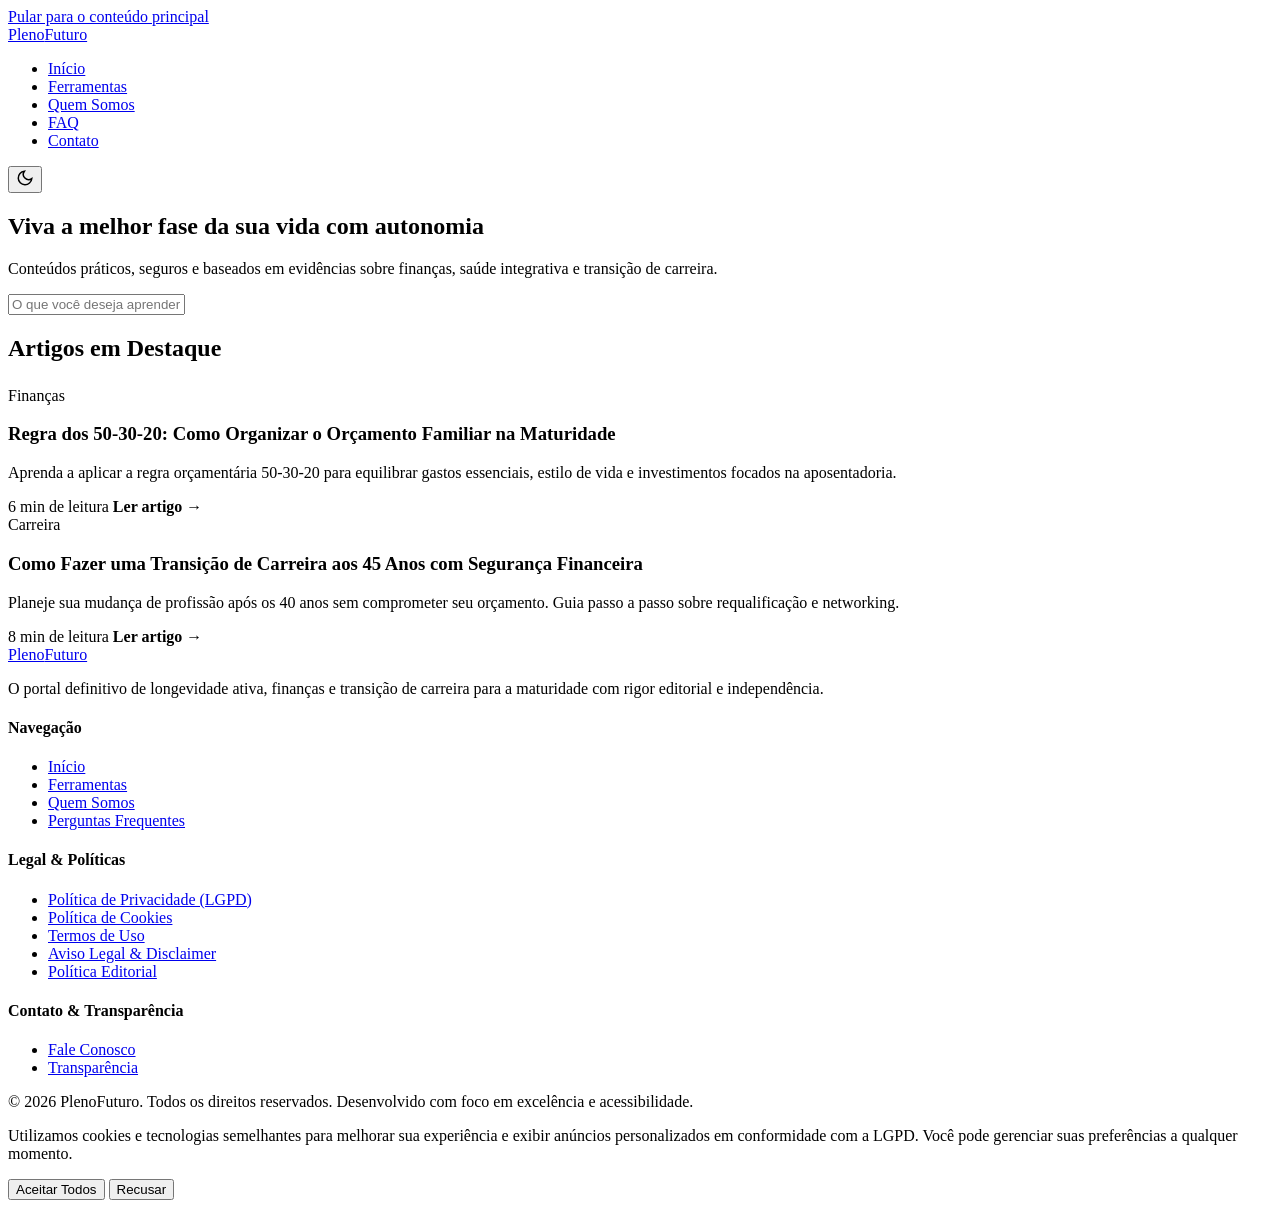
==== index.html @ 835500c7 "Update index.html" ====
<!DOCTYPE html>
<html lang="pt-BR" data-theme="dark">
<head>
    <meta charset="UTF-8">
    <meta name="viewport" content="width=device-width, initial-scale=1.0">
    <title>PlenoFuturo — Longevidade, Finanças e Carreira</title>
    <meta name="description" content="Portal especializado em longevidade ativa, finanças, transição de carreira e saúde integrativa para adultos acima dos 40 anos.">
    <meta name="robots" content="index, follow">
    <link rel="canonical" href="https://pablosilvs.github.io/PlenoFuturo/">
    
    <!-- Open Graph -->
    <meta property="og:type" content="website">
    <meta property="og:url" content="https://pablosilvs.github.io/PlenoFuturo/">
    <meta property="og:title" content="PlenoFuturo — Longevidade, Finanças e Carreira">
    <meta property="og:description" content="Guia prático e científico para viver a melhor fase da vida com autonomia e segurança financeira.">
    <meta property="og:locale" content="pt_BR">

    <!-- Fonts -->
    <link rel="preconnect" href="https://fonts.googleapis.com">
    <link rel="preconnect" href="https://fonts.gstatic.com" crossorigin>
    <link href="https://fonts.googleapis.com/css2?family=Inter:wght@300;400;500;600;700&display=swap" rel="stylesheet">
    
    <!-- Stylesheet -->
    <link rel="stylesheet" href="css/main.css">
    <link rel="manifest" href="manifest.json">
</head>
<body>
    <a href="#app-root" class="skip-link">Pular para o conteúdo principal</a>

    <!-- Header Minimalista e Sticky -->
    <header class="main-header" role="banner">
        <div class="container header-flex">
            <div class="logo">
                <a href="#home" aria-label="PlenoFuturo - Página Inicial">Pleno<span>Futuro</span></a>
            </div>
            <nav class="main-nav" role="navigation" aria-label="Menu Principal">
                <ul>
                    <li><a href="#home">Início</a></li>
                    <li><a href="#calculadoras">Ferramentas</a></li>
                    <li><a href="#quem-somos">Quem Somos</a></li>
                    <li><a href="#faq">FAQ</a></li>
                    <li><a href="#contato">Contato</a></li>
                </ul>
            </nav>
            <div class="header-actions">
                <button id="theme-toggle" class="btn-icon" aria-label="Alternar modo escuro e claro">
                    <svg width="18" height="18" fill="none" stroke="currentColor" stroke-width="2" viewBox="0 0 24 24"><path d="M21 12.79A9 9 0 1111.21 3 7 7 0 0021 12.79z"></path></svg>
                </button>
            </div>
        </div>
    </header>

    <!-- Slot Publicitário Superior (LGPD Condicional) -->
    <div id="adsense-top-container" class="container ads-container" style="display:none;">
        <span class="ad-label">Publicidade</span>
    </div>

    <main id="app-root" class="container" role="main">
        <!-- Injeção SPA Dinâmica -->
    </main>

    <!-- Rodapé Corporativo e Completo -->
    <footer class="main-footer" role="contentinfo">
        <div class="container footer-grid">
            <div class="footer-col">
                <div class="logo" style="margin-bottom: 15px;">
                    <a href="#home">Pleno<span>Futuro</span></a>
                </div>
                <p>O portal definitivo de longevidade ativa, finanças e transição de carreira para a maturidade com rigor editorial e independência.</p>
            </div>
            <div class="footer-col">
                <h4>Navegação</h4>
                <ul>
                    <li><a href="#home">Início</a></li>
                    <li><a href="#calculadoras">Ferramentas</a></li>
                    <li><a href="#quem-somos">Quem Somos</a></li>
                    <li><a href="#faq">Perguntas Frequentes</a></li>
                </ul>
            </div>
            <div class="footer-col">
                <h4>Legal & Políticas</h4>
                <ul>
                    <li><a href="#privacidade">Política de Privacidade (LGPD)</a></li>
                    <li><a href="#cookies">Política de Cookies</a></li>
                    <li><a href="#termos">Termos de Uso</a></li>
                    <li><a href="#aviso-legal">Aviso Legal & Disclaimer</a></li>
                    <li><a href="#editorial">Política Editorial</a></li>
                </ul>
            </div>
            <div class="footer-col">
                <h4>Contato & Transparência</h4>
                <ul>
                    <li><a href="#contato">Fale Conosco</a></li>
                    <li><a href="#transparencia">Transparência</a></li>
                </ul>
            </div>
        </div>
        <div class="footer-bottom container">
            <p>&copy; 2026 PlenoFuturo. Todos os direitos reservados. Desenvolvido com foco em excelência e acessibilidade.</p>
        </div>
    </footer>

    <script src="js/app.js"></script>
</body>
</html>
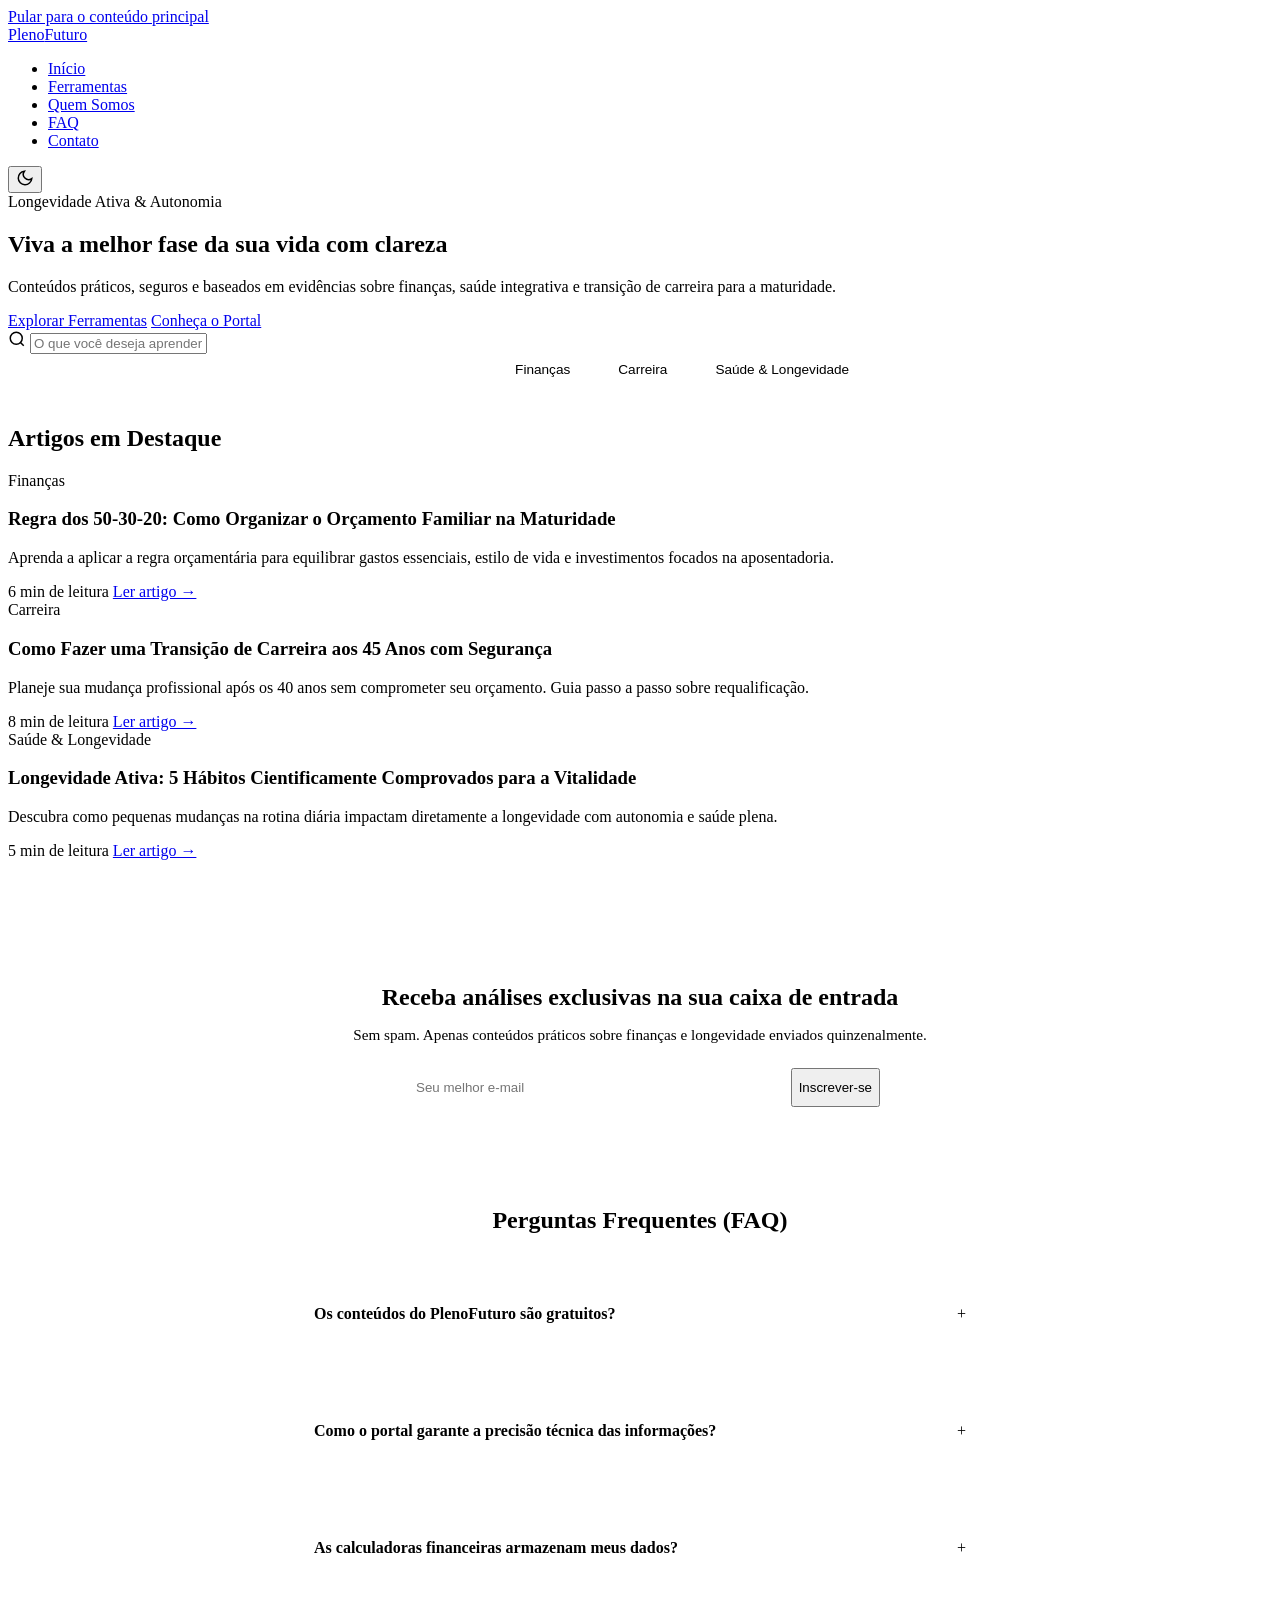
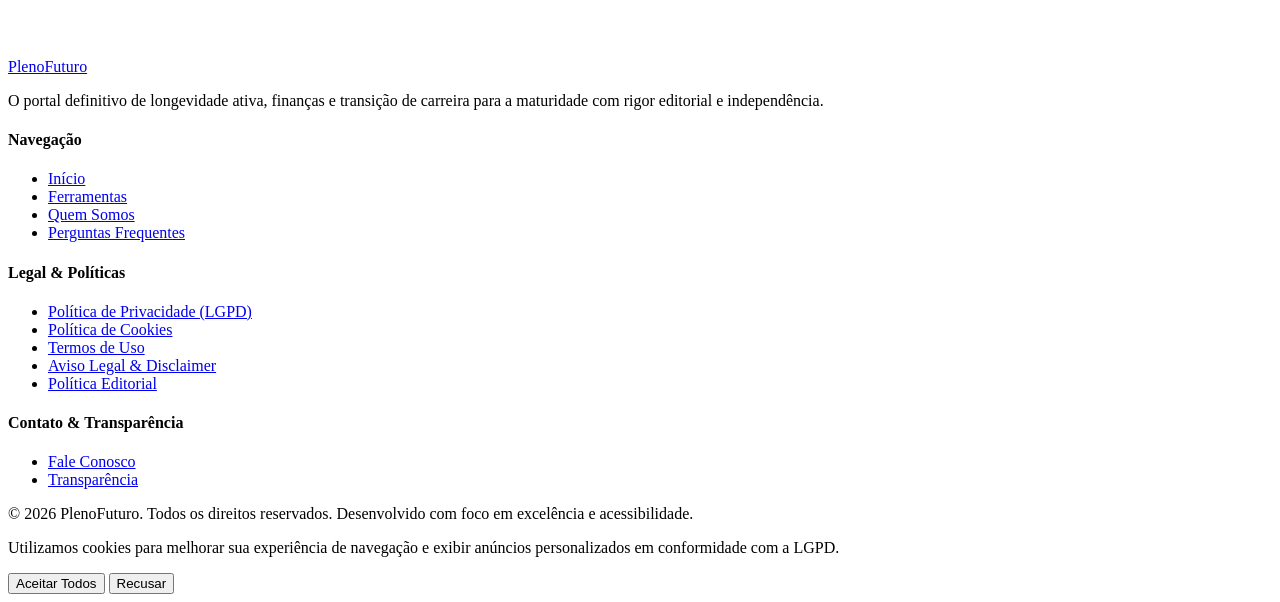
==== commit aea03da0: "Update index.html" ====
--- a/index.html
+++ b/index.html
@@ -21,7 +21,7 @@
     <link href="https://fonts.googleapis.com/css2?family=Inter:wght@300;400;500;600;700&display=swap" rel="stylesheet">
     
     <!-- Stylesheet -->
-    <link rel="stylesheet" href="css/main.css">
+    <link rel="stylesheet" href="main.css">
     <link rel="manifest" href="manifest.json">
 </head>
 <body>
--- a/main.css
+++ b/main.css
@@ -0,0 +1,102 @@
+/* Categorias Pílulas */
+.categories-bar {
+    display: flex;
+    gap: 12px;
+    justify-content: center;
+    margin-bottom: 40px;
+    flex-wrap: wrap;
+}
+
+.cat-pill {
+    background: var(--card-bg);
+    border: 1px solid var(--border);
+    color: var(--text-secondary);
+    padding: 8px 18px;
+    border-radius: 20px;
+    font-size: 0.85rem;
+    font-weight: 500;
+    cursor: pointer;
+}
+
+.cat-pill:hover, .cat-pill.active {
+    background: var(--accent);
+    color: white;
+    border-color: var(--accent);
+}
+
+/* Newsletter Box */
+.newsletter-box {
+    background: var(--card-bg);
+    border: 1px solid var(--border);
+    border-radius: var(--radius);
+    padding: 40px;
+    text-align: center;
+    margin: 60px 0;
+    box-shadow: var(--shadow-subtle);
+}
+
+.newsletter-box h3 {
+    font-size: 1.5rem;
+    font-weight: 600;
+    margin-bottom: 12px;
+}
+
+.newsletter-box p {
+    color: var(--text-secondary);
+    margin-bottom: 24px;
+    font-size: 0.95rem;
+}
+
+.newsletter-form {
+    display: flex;
+    gap: 12px;
+    max-width: 480px;
+    margin: 0 auto;
+}
+
+.newsletter-form input {
+    flex: 1;
+    padding: 12px 16px;
+    border-radius: var(--radius);
+    border: 1px solid var(--border);
+    background: var(--bg-color);
+    color: var(--text-primary);
+}
+
+/* FAQ Acordeão */
+.faq-container {
+    max-width: 700px;
+    margin: 0 auto;
+    display: flex;
+    flex-direction: column;
+    gap: 16px;
+}
+
+.faq-item {
+    background: var(--card-bg);
+    border: 1px solid var(--border);
+    border-radius: var(--radius);
+    padding: 20px 24px;
+    cursor: pointer;
+    box-shadow: var(--shadow-subtle);
+}
+
+.faq-question {
+    display: flex;
+    justify-content: space-between;
+    align-items: center;
+}
+
+.faq-question h4 {
+    font-size: 1rem;
+    font-weight: 600;
+}
+
+.faq-answer {
+    margin-top: 14px;
+    color: var(--text-secondary);
+    font-size: 0.925rem;
+    line-height: 1.6;
+    border-top: 1px solid var(--border);
+    padding-top: 14px;
+}
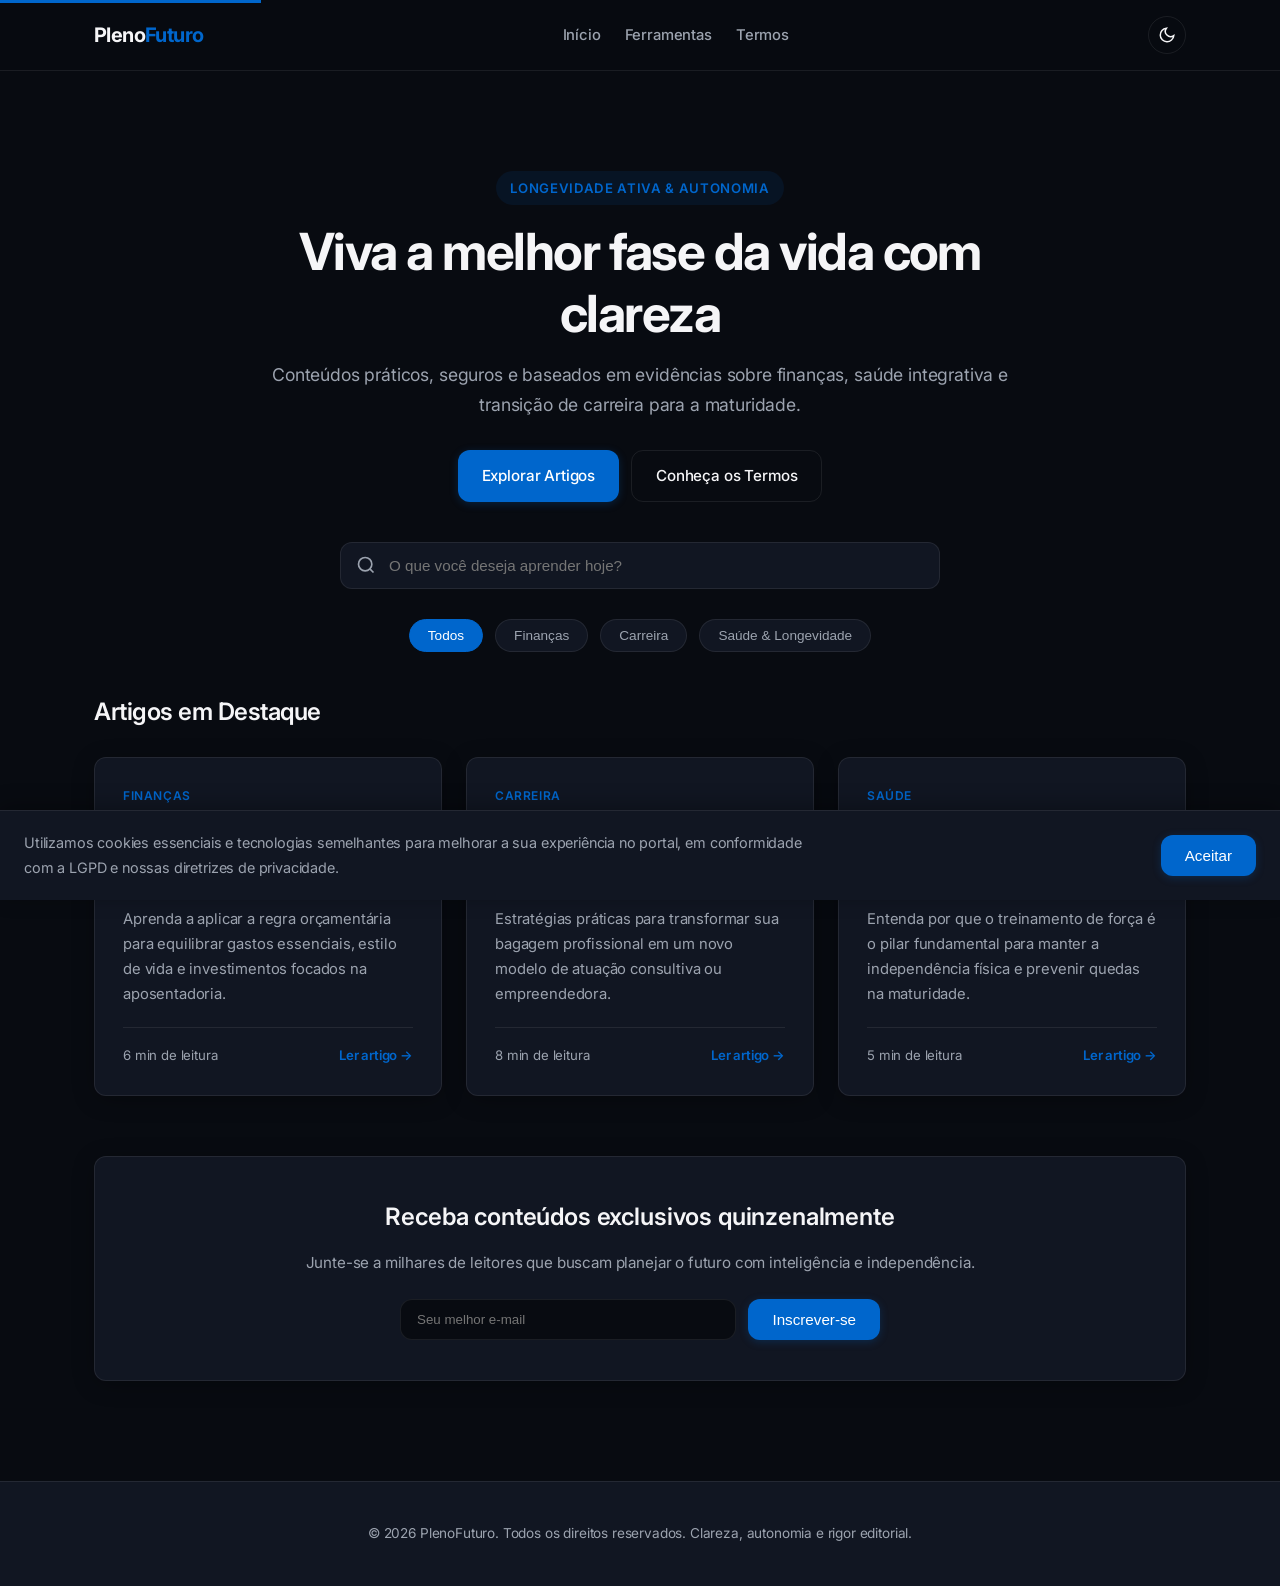
==== commit 5b4816f8: "Update index.html" ====
--- a/index.html
+++ b/index.html
@@ -7,7 +7,7 @@
     <meta name="description" content="Portal especializado em longevidade ativa, finanças, transição de carreira e saúde integrativa para adultos acima dos 40 anos.">
     <meta name="robots" content="index, follow">
     <link rel="canonical" href="https://pablosilvs.github.io/PlenoFuturo/">
-    
+
     <!-- Open Graph -->
     <meta property="og:type" content="website">
     <meta property="og:url" content="https://pablosilvs.github.io/PlenoFuturo/">
@@ -15,91 +15,138 @@
     <meta property="og:description" content="Guia prático e científico para viver a melhor fase da vida com autonomia e segurança financeira.">
     <meta property="og:locale" content="pt_BR">
 
-    <!-- Fonts -->
+    <!-- Google Fonts -->
     <link rel="preconnect" href="https://fonts.googleapis.com">
     <link rel="preconnect" href="https://fonts.gstatic.com" crossorigin>
     <link href="https://fonts.googleapis.com/css2?family=Inter:wght@300;400;500;600;700&display=swap" rel="stylesheet">
-    
+
     <!-- Stylesheet -->
-    <link rel="stylesheet" href="main.css">
-    <link rel="manifest" href="manifest.json">
+    <link rel="stylesheet" href="css/main.css">
 </head>
 <body>
-    <a href="#app-root" class="skip-link">Pular para o conteúdo principal</a>
+    <a href="#main-content" class="skip-link">Pular para o conteúdo principal</a>
 
-    <!-- Header Minimalista e Sticky -->
     <header class="main-header" role="banner">
-        <div class="container header-flex">
+        <div class="header-flex">
             <div class="logo">
-                <a href="#home" aria-label="PlenoFuturo - Página Inicial">Pleno<span>Futuro</span></a>
+                <a href="index.html" aria-label="PlenoFuturo - Página Inicial">Pleno<span>Futuro</span></a>
             </div>
             <nav class="main-nav" role="navigation" aria-label="Menu Principal">
                 <ul>
-                    <li><a href="#home">Início</a></li>
-                    <li><a href="#calculadoras">Ferramentas</a></li>
-                    <li><a href="#quem-somos">Quem Somos</a></li>
-                    <li><a href="#faq">FAQ</a></li>
-                    <li><a href="#contato">Contato</a></li>
+                    <li><a href="index.html">Início</a></li>
+                    <li><a href="admin.html">Ferramentas</a></li>
+                    <li><a href="termos.html">Termos</a></li>
                 </ul>
             </nav>
-            <div class="header-actions">
-                <button id="theme-toggle" class="btn-icon" aria-label="Alternar modo escuro e claro">
-                    <svg width="18" height="18" fill="none" stroke="currentColor" stroke-width="2" viewBox="0 0 24 24"><path d="M21 12.79A9 9 0 1111.21 3 7 7 0 0021 12.79z"></path></svg>
-                </button>
-            </div>
+            <button id="theme-toggle" class="btn-icon" aria-label="Alternar modo escuro e claro">
+                <svg width="18" height="18" fill="none" stroke="currentColor" stroke-width="2" viewBox="0 0 24 24"><path d="M21 12.79A9 9 0 1111.21 3 7 7 0 0021 12.79z"></path></svg>
+            </button>
         </div>
     </header>
 
-    <!-- Slot Publicitário Superior (LGPD Condicional) -->
-    <div id="adsense-top-container" class="container ads-container" style="display:none;">
-        <span class="ad-label">Publicidade</span>
-    </div>
+    <main id="main-content" role="main">
+        <section class="hero-section">
+            <span class="hero-badge">Longevidade Ativa & Autonomia</span>
+            <h1>Viva a melhor fase da vida com clareza</h1>
+            <p>Conteúdos práticos, seguros e baseados em evidências sobre finanças, saúde integrativa e transição de carreira para a maturidade.</p>
+            <div class="hero-cta">
+                <a href="#artigos" class="btn-primary">Explorar Artigos</a>
+                <a href="termos.html" class="btn-secondary">Conheça os Termos</a>
+            </div>
+        </section>
 
-    <main id="app-root" class="container" role="main">
-        <!-- Injeção SPA Dinâmica -->
+        <div class="search-wrapper">
+            <div class="search-box">
+                <svg class="search-icon" width="20" height="20" fill="none" stroke="currentColor" stroke-width="2" viewBox="0 0 24 24"><circle cx="11" cy="11" r="8"></circle><line x1="21" y1="21" x2="16.65" y2="16.65"></line></svg>
+                <input type="text" placeholder="O que você deseja aprender hoje?" aria-label="Pesquisar artigos">
+            </div>
+        </div>
+
+        <div class="categories-bar" role="region" aria-label="Categorias">
+            <button class="cat-pill active">Todos</button>
+            <button class="cat-pill">Finanças</button>
+            <button class="cat-pill">Carreira</button>
+            <button class="cat-pill">Saúde & Longevidade</button>
+        </div>
+
+        <section id="artigos">
+            <h2 class="section-title">Artigos em Destaque</h2>
+            <div class="articles-grid">
+                <article class="card">
+                    <div>
+                        <span class="card-category">Finanças</span>
+                        <h3>Regra dos 50-30-20: Como Organizar o Orçamento Familiar na Maturidade</h3>
+                        <p>Aprenda a aplicar a regra orçamentária para equilibrar gastos essenciais, estilo de vida e investimentos focados na aposentadoria.</p>
+                    </div>
+                    <div class="card-footer">
+                        <span>6 min de leitura</span>
+                        <a href="#" class="read-link">Ler artigo &rarr;</a>
+                    </div>
+                </article>
+
+                <article class="card">
+                    <div>
+                        <span class="card-category">Carreira</span>
+                        <h3>Como Fazer uma Transição de Carreira aos 45 Anos com Segurança</h3>
+                        <p>Estratégias práticas para transformar sua bagagem profissional em um novo modelo de atuação consultiva ou empreendedora.</p>
+                    </div>
+                    <div class="card-footer">
+                        <span>8 min de leitura</span>
+                        <a href="#" class="read-link">Ler artigo &rarr;</a>
+                    </div>
+                </article>
+
+                <article class="card">
+                    <div>
+                        <span class="card-category">Saúde</span>
+                        <h3>Longevidade Ativa: O Papel da Massa Muscular após os 50 Anos</h3>
+                        <p>Entenda por que o treinamento de força é o pilar fundamental para manter a independência física e prevenir quedas na maturidade.</p>
+                    </div>
+                    <div class="card-footer">
+                        <span>5 min de leitura</span>
+                        <a href="#" class="read-link">Ler artigo &rarr;</a>
+                    </div>
+                </article>
+            </div>
+        </section>
+
+        <section class="newsletter-box">
+            <h3>Receba conteúdos exclusivos quinzenalmente</h3>
+            <p>Junte-se a milhares de leitores que buscam planejar o futuro com inteligência e independência.</p>
+            <form class="newsletter-form" onsubmit="event.preventDefault(); alert('Inscrição realizada com sucesso!');">
+                <input type="email" placeholder="Seu melhor e-mail" required aria-label="Seu melhor e-mail">
+                <button type="submit" class="btn-primary">Inscrever-se</button>
+            </form>
+        </section>
     </main>
 
-    <!-- Rodapé Corporativo e Completo -->
     <footer class="main-footer" role="contentinfo">
-        <div class="container footer-grid">
-            <div class="footer-col">
-                <div class="logo" style="margin-bottom: 15px;">
-                    <a href="#home">Pleno<span>Futuro</span></a>
-                </div>
-                <p>O portal definitivo de longevidade ativa, finanças e transição de carreira para a maturidade com rigor editorial e independência.</p>
-            </div>
-            <div class="footer-col">
-                <h4>Navegação</h4>
-                <ul>
-                    <li><a href="#home">Início</a></li>
-                    <li><a href="#calculadoras">Ferramentas</a></li>
-                    <li><a href="#quem-somos">Quem Somos</a></li>
-                    <li><a href="#faq">Perguntas Frequentes</a></li>
-                </ul>
-            </div>
-            <div class="footer-col">
-                <h4>Legal & Políticas</h4>
-                <ul>
-                    <li><a href="#privacidade">Política de Privacidade (LGPD)</a></li>
-                    <li><a href="#cookies">Política de Cookies</a></li>
-                    <li><a href="#termos">Termos de Uso</a></li>
-                    <li><a href="#aviso-legal">Aviso Legal & Disclaimer</a></li>
-                    <li><a href="#editorial">Política Editorial</a></li>
-                </ul>
-            </div>
-            <div class="footer-col">
-                <h4>Contato & Transparência</h4>
-                <ul>
-                    <li><a href="#contato">Fale Conosco</a></li>
-                    <li><a href="#transparencia">Transparência</a></li>
-                </ul>
-            </div>
-        </div>
-        <div class="footer-bottom container">
-            <p>&copy; 2026 PlenoFuturo. Todos os direitos reservados. Desenvolvido com foco em excelência e acessibilidade.</p>
+        <div class="container">
+            <p>&copy; 2026 PlenoFuturo. Todos os direitos reservados. Clareza, autonomia e rigor editorial.</p>
         </div>
     </footer>
 
-    <script src="js/app.js"></script>
+    <div id="cookie-banner" role="region" aria-label="Aviso de Cookies">
+        <p>Utilizamos cookies essenciais e tecnologias semelhantes para melhorar a sua experiência no portal, em conformidade com a LGPD e nossas diretrizes de privacidade.</p>
+        <div class="cookie-buttons">
+            <button onclick="document.getElementById('cookie-banner').style.display='none'" class="btn-primary">Aceitar</button>
+        </div>
+    </div>
+
+    <script>
+        const toggleBtn = document.getElementById('theme-toggle');
+        if (toggleBtn) {
+            toggleBtn.addEventListener('click', () => {
+                const current = document.documentElement.getAttribute('data-theme');
+                const target = current === 'dark' ? 'light' : 'dark';
+                document.documentElement.setAttribute('data-theme', target);
+                localStorage.setItem('theme', target);
+            });
+        }
+        const savedTheme = localStorage.getItem('theme');
+        if (savedTheme) {
+            document.documentElement.setAttribute('data-theme', savedTheme);
+        }
+    </script>
 </body>
 </html>
--- a/css/main.css
+++ b/css/main.css
@@ -0,0 +1,555 @@
+/* ==========================================
+   PLENOFUTURO — DESIGN SYSTEM & MAIN STYLES
+   ========================================== */
+
+:root {
+    --bg-color: #080b11;
+    --card-bg: #111622;
+    --text-primary: #f5f5f7;
+    --text-secondary: #9ca3af;
+    --accent: #0066cc;
+    --accent-hover: #004499;
+    --success: #34d399;
+    --border: rgba(255, 255, 255, 0.08);
+    --header-bg: rgba(8, 11, 17, 0.85);
+    --shadow-subtle: 0 4px 24px -4px rgba(0, 0, 0, 0.4);
+    --radius: 12px;
+}
+
+[data-theme="light"] {
+    --bg-color: #fbfbfd;
+    --card-bg: #ffffff;
+    --text-primary: #1d1d1f;
+    --text-secondary: #515154;
+    --accent: #0066cc;
+    --accent-hover: #004499;
+    --success: #10b981;
+    --border: rgba(0, 0, 0, 0.08);
+    --header-bg: rgba(251, 251, 253, 0.85);
+    --shadow-subtle: 0 4px 24px -4px rgba(0, 0, 0, 0.05);
+}
+
+* {
+    margin: 0;
+    padding: 0;
+    box-sizing: border-box;
+    transition: background-color 0.25s ease, color 0.25s ease, border-color 0.25s ease;
+}
+
+body {
+    font-family: 'Inter', -apple-system, BlinkMacSystemFont, sans-serif;
+    background-color: var(--bg-color);
+    color: var(--text-primary);
+    line-height: 1.7;
+    letter-spacing: -0.01em;
+    display: flex;
+    flex-direction: column;
+    min-height: 100vh;
+}
+
+.skip-link {
+    position: absolute;
+    top: -40px;
+    left: 0;
+    background: var(--accent);
+    color: white;
+    padding: 8px 16px;
+    z-index: 1000;
+}
+.skip-link:focus { top: 0; }
+
+/* Header Principal */
+.main-header {
+    background-color: var(--header-bg);
+    backdrop-filter: blur(20px);
+    -webkit-backdrop-filter: blur(20px);
+    position: sticky;
+    top: 0;
+    z-index: 100;
+    border-bottom: 1px solid var(--border);
+    padding: 16px 0;
+}
+
+.container, .container-policy, .header-flex {
+    width: 100%;
+    max-width: 1140px;
+    margin: 0 auto;
+    padding: 0 24px;
+}
+
+.header-flex {
+    display: flex;
+    justify-content: space-between;
+    align-items: center;
+}
+
+.logo a {
+    font-size: 1.25rem;
+    font-weight: 700;
+    color: var(--text-primary);
+    text-decoration: none;
+    letter-spacing: -0.03em;
+}
+
+.logo span {
+    color: var(--accent);
+}
+
+.main-nav ul {
+    display: flex;
+    gap: 24px;
+    list-style: none;
+    align-items: center;
+}
+
+.main-nav a {
+    color: var(--text-secondary);
+    text-decoration: none;
+    font-size: 0.925rem;
+    font-weight: 500;
+}
+
+.main-nav a:hover {
+    color: var(--text-primary);
+}
+
+.btn-icon {
+    background: transparent;
+    border: 1px solid var(--border);
+    border-radius: 50%;
+    width: 38px;
+    height: 38px;
+    display: flex;
+    align-items: center;
+    justify-content: center;
+    cursor: pointer;
+    color: var(--text-primary);
+}
+.btn-icon:hover {
+    border-color: var(--text-secondary);
+}
+
+/* Hero Section */
+main {
+    flex: 1;
+    max-width: 1140px;
+    margin: 0 auto;
+    padding: 40px 24px;
+    width: 100%;
+}
+
+.hero-section {
+    text-align: center;
+    padding: 60px 0 40px 0;
+    max-width: 760px;
+    margin: 0 auto;
+}
+
+.hero-badge {
+    display: inline-block;
+    background: rgba(0, 102, 204, 0.1);
+    color: var(--accent);
+    padding: 6px 14px;
+    border-radius: 20px;
+    font-size: 0.825rem;
+    font-weight: 600;
+    margin-bottom: 16px;
+    text-transform: uppercase;
+    letter-spacing: 0.05em;
+}
+
+.hero-section h1 {
+    font-size: clamp(2.25rem, 4vw, 3.25rem);
+    font-weight: 700;
+    letter-spacing: -0.03em;
+    margin-bottom: 16px;
+    line-height: 1.2;
+}
+
+.hero-section p {
+    color: var(--text-secondary);
+    font-size: 1.1rem;
+    margin-bottom: 30px;
+}
+
+.hero-cta {
+    display: flex;
+    gap: 12px;
+    justify-content: center;
+    flex-wrap: wrap;
+}
+
+/* Botões */
+.btn-primary {
+    background: var(--accent);
+    color: white;
+    border: none;
+    padding: 12px 24px;
+    border-radius: var(--radius);
+    cursor: pointer;
+    font-weight: 500;
+    font-size: 0.95rem;
+    text-decoration: none;
+    display: inline-flex;
+    align-items: center;
+    justify-content: center;
+    box-shadow: 0 2px 8px rgba(0, 102, 204, 0.25);
+}
+.btn-primary:hover {
+    background: var(--accent-hover);
+}
+
+.btn-secondary {
+    background: transparent;
+    color: var(--text-primary);
+    border: 1px solid var(--border);
+    padding: 12px 24px;
+    border-radius: var(--radius);
+    cursor: pointer;
+    font-weight: 500;
+    font-size: 0.95rem;
+    text-decoration: none;
+    display: inline-flex;
+    align-items: center;
+    justify-content: center;
+}
+.btn-secondary:hover {
+    border-color: var(--text-secondary);
+}
+
+/* Barra de Pesquisa */
+.search-wrapper {
+    max-width: 600px;
+    margin: 0 auto 30px auto;
+}
+
+.search-box {
+    position: relative;
+    display: flex;
+    align-items: center;
+}
+
+.search-icon {
+    position: absolute;
+    left: 16px;
+    color: var(--text-secondary);
+}
+
+.search-box input {
+    width: 100%;
+    padding: 14px 16px 14px 48px;
+    border-radius: var(--radius);
+    border: 1px solid var(--border);
+    background: var(--card-bg);
+    color: var(--text-primary);
+    font-size: 0.95rem;
+    outline: none;
+}
+.search-box input:focus {
+    border-color: var(--accent);
+}
+
+/* Categorias Pílulas */
+.categories-bar {
+    display: flex;
+    gap: 12px;
+    justify-content: center;
+    margin-bottom: 40px;
+    flex-wrap: wrap;
+}
+
+.cat-pill {
+    background: var(--card-bg);
+    border: 1px solid var(--border);
+    color: var(--text-secondary);
+    padding: 8px 18px;
+    border-radius: 20px;
+    font-size: 0.85rem;
+    font-weight: 500;
+    cursor: pointer;
+}
+
+.cat-pill:hover, .cat-pill.active {
+    background: var(--accent);
+    color: white;
+    border-color: var(--accent);
+}
+
+/* Grid de Artigos */
+.section-title {
+    font-size: 1.5rem;
+    font-weight: 600;
+    margin-bottom: 24px;
+    letter-spacing: -0.02em;
+}
+
+.articles-grid {
+    display: grid;
+    grid-template-columns: repeat(auto-fit, minmax(320px, 1fr));
+    gap: 24px;
+    margin-bottom: 50px;
+}
+
+.card {
+    background: var(--card-bg);
+    border: 1px solid var(--border);
+    border-radius: var(--radius);
+    padding: 28px;
+    display: flex;
+    flex-direction: column;
+    justify-content: space-between;
+    box-shadow: var(--shadow-subtle);
+}
+
+.card-category {
+    font-size: 0.75rem;
+    font-weight: 600;
+    text-transform: uppercase;
+    color: var(--accent);
+    letter-spacing: 0.05em;
+    margin-bottom: 10px;
+    display: block;
+}
+
+.card h3 {
+    font-size: 1.2rem;
+    font-weight: 600;
+    margin-bottom: 10px;
+    line-height: 1.4;
+}
+
+.card p {
+    color: var(--text-secondary);
+    font-size: 0.925rem;
+    margin-bottom: 20px;
+}
+
+.card-footer {
+    display: flex;
+    justify-content: space-between;
+    align-items: center;
+    border-top: 1px solid var(--border);
+    padding-top: 16px;
+    font-size: 0.825rem;
+    color: var(--text-secondary);
+}
+
+.read-link {
+    color: var(--accent);
+    text-decoration: none;
+    font-weight: 600;
+}
+.read-link:hover {
+    text-decoration: underline;
+}
+
+/* Newsletter Box */
+.newsletter-box {
+    background: var(--card-bg);
+    border: 1px solid var(--border);
+    border-radius: var(--radius);
+    padding: 40px;
+    text-align: center;
+    margin: 60px 0;
+    box-shadow: var(--shadow-subtle);
+}
+
+.newsletter-box h3 {
+    font-size: 1.5rem;
+    font-weight: 600;
+    margin-bottom: 12px;
+}
+
+.newsletter-box p {
+    color: var(--text-secondary);
+    margin-bottom: 24px;
+    font-size: 0.95rem;
+}
+
+.newsletter-form {
+    display: flex;
+    gap: 12px;
+    max-width: 480px;
+    margin: 0 auto;
+    flex-wrap: wrap;
+    justify-content: center;
+}
+
+.newsletter-form input {
+    flex: 1;
+    min-width: 250px;
+    padding: 12px 16px;
+    border-radius: var(--radius);
+    border: 1px solid var(--border);
+    background: var(--bg-color);
+    color: var(--text-primary);
+    outline: none;
+}
+
+/* FAQ Acordeão */
+.faq-container {
+    max-width: 700px;
+    margin: 0 auto;
+    display: flex;
+    flex-direction: column;
+    gap: 16px;
+}
+
+.faq-item {
+    background: var(--card-bg);
+    border: 1px solid var(--border);
+    border-radius: var(--radius);
+    padding: 20px 24px;
+    cursor: pointer;
+    box-shadow: var(--shadow-subtle);
+}
+
+.faq-question {
+    display: flex;
+    justify-content: space-between;
+    align-items: center;
+}
+
+.faq-question h4 {
+    font-size: 1rem;
+    font-weight: 600;
+}
+
+.faq-answer {
+    margin-top: 14px;
+    color: var(--text-secondary);
+    font-size: 0.925rem;
+    line-height: 1.6;
+    border-top: 1px solid var(--border);
+    padding-top: 14px;
+}
+
+/* Páginas de Conteúdo Dinâmico (Artigos/Institucionais) */
+.content-page {
+    background: var(--card-bg);
+    border: 1px solid var(--border);
+    border-radius: var(--radius);
+    padding: 50px;
+    max-width: 850px;
+    margin: 0 auto;
+    box-shadow: var(--shadow-subtle);
+}
+
+.content-page h1 {
+    font-size: clamp(2rem, 3vw, 2.5rem);
+    font-weight: 700;
+    margin-bottom: 14px;
+    line-height: 1.25;
+}
+
+.content-page h2 {
+    font-size: 1.4rem;
+    font-weight: 600;
+    margin: 30px 0 14px 0;
+}
+
+.content-page p {
+    color: var(--text-secondary);
+    margin-bottom: 16px;
+    font-size: 1.025rem;
+}
+
+.content-page ul {
+    margin: 16px 0 24px 20px;
+    color: var(--text-secondary);
+}
+
+.content-page li {
+    margin-bottom: 8px;
+}
+
+.author-box {
+    display: flex;
+    gap: 16px;
+    background: var(--bg-color);
+    border: 1px solid var(--border);
+    padding: 20px;
+    border-radius: var(--radius);
+    margin-top: 40px;
+    align-items: center;
+}
+
+.author-avatar {
+    width: 50px;
+    height: 50px;
+    border-radius: 50%;
+    background: var(--accent);
+    color: white;
+    display: flex;
+    align-items: center;
+    justify-content: center;
+    font-weight: 700;
+    font-size: 1.2rem;
+    flex-shrink: 0;
+}
+
+/* Calculadora Card */
+.calculator-card {
+    background: var(--bg-color);
+    border: 1px solid var(--border);
+    padding: 30px;
+    border-radius: var(--radius);
+    display: flex;
+    flex-direction: column;
+    gap: 14px;
+}
+
+.calculator-card label {
+    font-weight: 500;
+    font-size: 0.9rem;
+}
+
+.calculator-card input {
+    padding: 12px;
+    border-radius: var(--radius);
+    border: 1px solid var(--border);
+    background: var(--card-bg);
+    color: var(--text-primary);
+    font-size: 1rem;
+    outline: none;
+}
+
+/* Footer Geral */
+.main-footer {
+    background-color: var(--card-bg);
+    color: var(--text-secondary);
+    padding: 40px 0;
+    margin-top: auto;
+    border-top: 1px solid var(--border);
+    text-align: center;
+    font-size: 0.85rem;
+}
+
+/* Banner de Cookies LGPD */
+#cookie-banner {
+    position: fixed;
+    bottom: 0;
+    left: 0;
+    right: 0;
+    background: var(--card-bg);
+    border-top: 1px solid var(--border);
+    padding: 20px 24px;
+    display: flex;
+    justify-content: space-between;
+    align-items: center;
+    z-index: 1000;
+    box-shadow: 0 -4px 20px rgba(0,0,0,0.3);
+    gap: 20px;
+    flex-wrap: wrap;
+}
+
+#cookie-banner p {
+    color: var(--text-secondary);
+    font-size: 0.9rem;
+    max-width: 800px;
+}
+
+.cookie-buttons {
+    display: flex;
+    gap: 10px;
+}
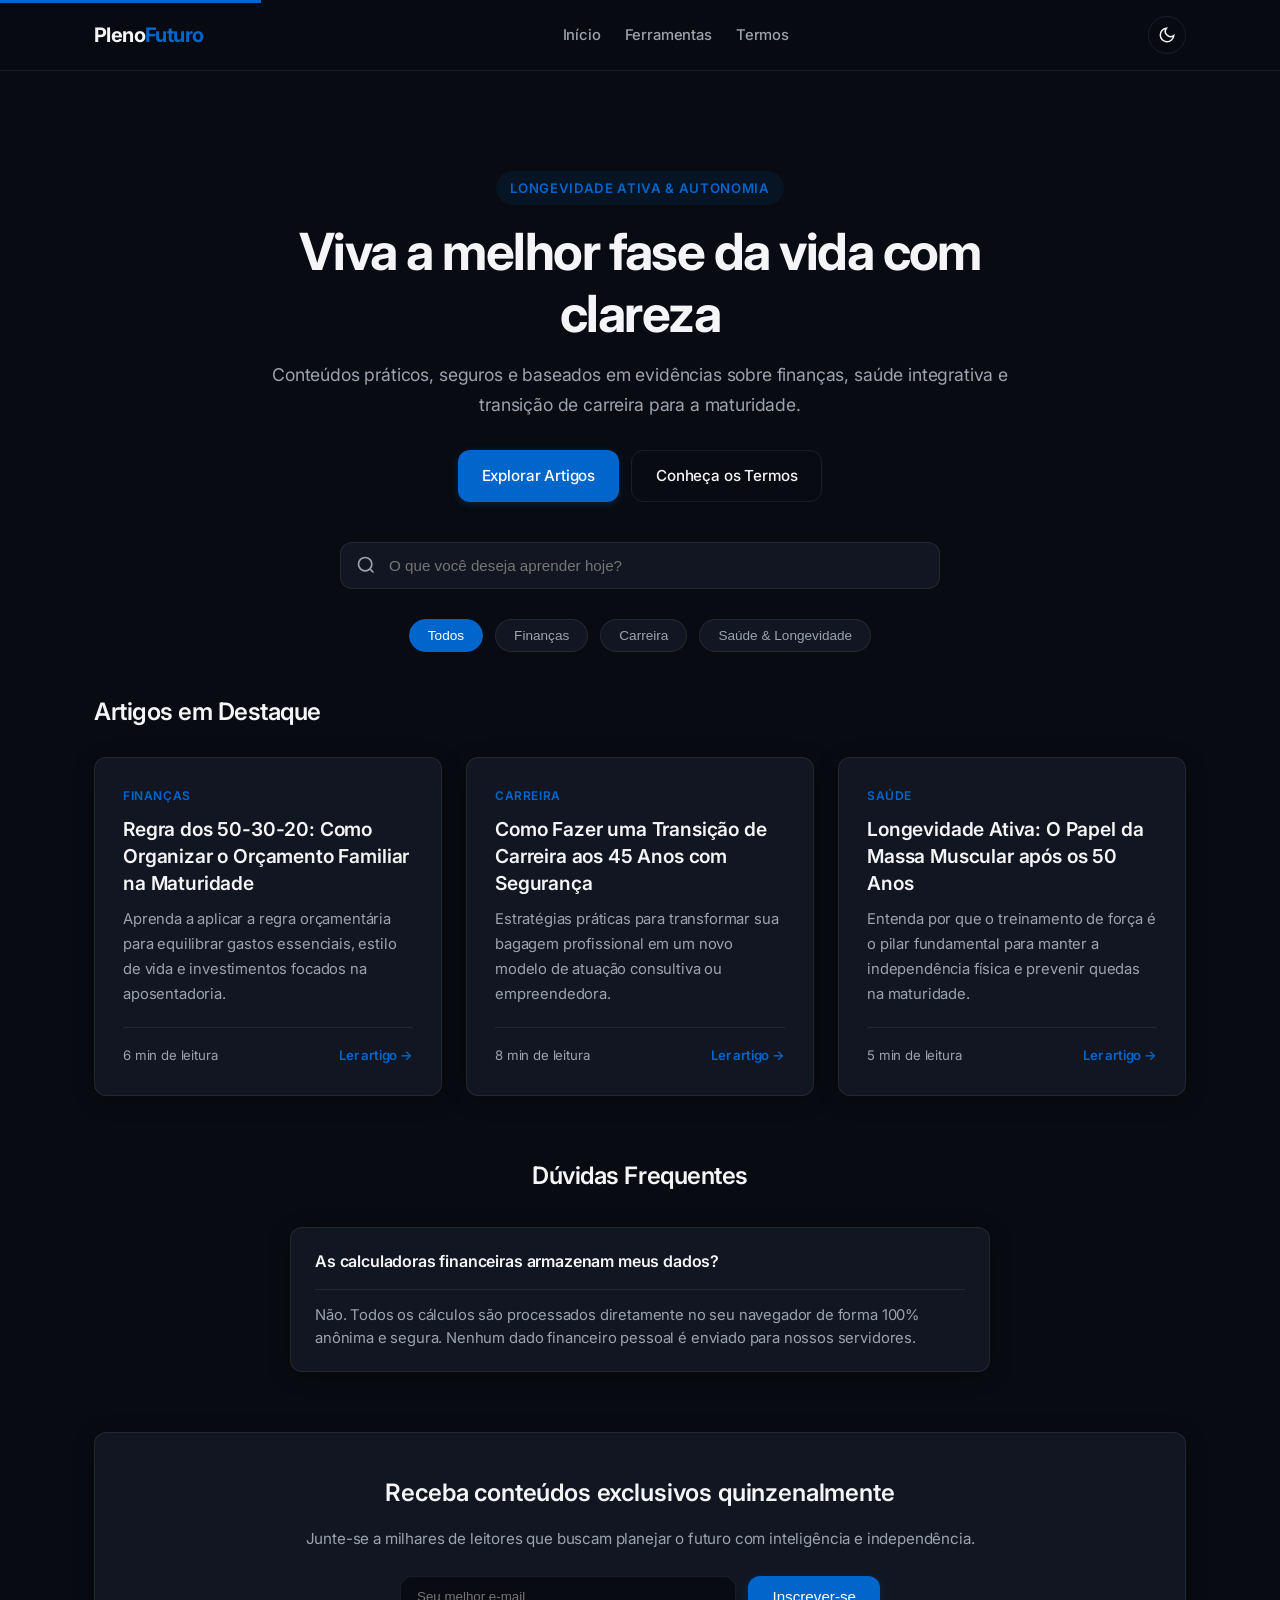
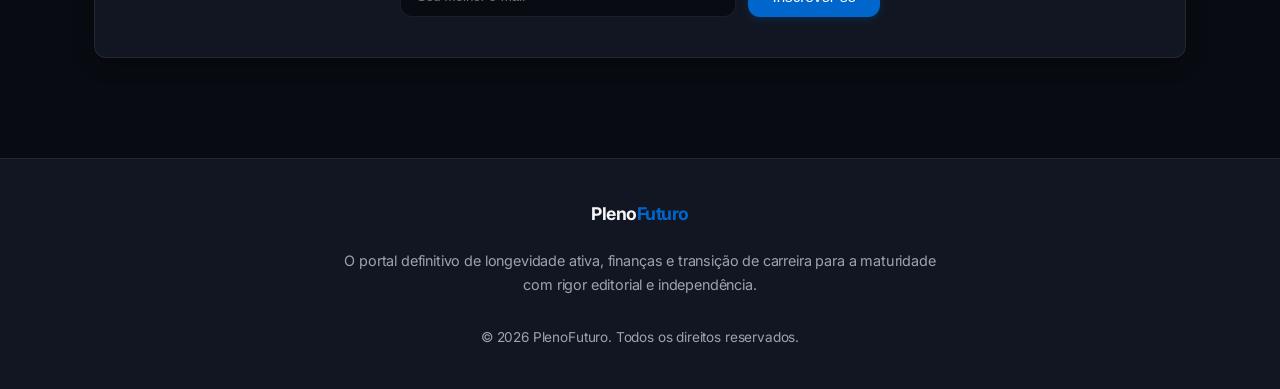
==== commit 536809c3: "Update index.html" ====
--- a/index.html
+++ b/index.html
@@ -7,13 +7,6 @@
     <meta name="description" content="Portal especializado em longevidade ativa, finanças, transição de carreira e saúde integrativa para adultos acima dos 40 anos.">
     <meta name="robots" content="index, follow">
     <link rel="canonical" href="https://pablosilvs.github.io/PlenoFuturo/">
-
-    <!-- Open Graph -->
-    <meta property="og:type" content="website">
-    <meta property="og:url" content="https://pablosilvs.github.io/PlenoFuturo/">
-    <meta property="og:title" content="PlenoFuturo — Longevidade, Finanças e Carreira">
-    <meta property="og:description" content="Guia prático e científico para viver a melhor fase da vida com autonomia e segurança financeira.">
-    <meta property="og:locale" content="pt_BR">
 
     <!-- Google Fonts -->
     <link rel="preconnect" href="https://fonts.googleapis.com">
@@ -26,6 +19,7 @@
 <body>
     <a href="#main-content" class="skip-link">Pular para o conteúdo principal</a>
 
+    <!-- Header Principal -->
     <header class="main-header" role="banner">
         <div class="header-flex">
             <div class="logo">
@@ -44,6 +38,7 @@
         </div>
     </header>
 
+    <!-- Conteúdo Principal -->
     <main id="main-content" role="main">
         <section class="hero-section">
             <span class="hero-badge">Longevidade Ativa & Autonomia</span>
@@ -110,6 +105,21 @@
             </div>
         </section>
 
+        <!-- Seção de FAQ / Dúvidas -->
+        <section style="margin: 60px 0;">
+            <h2 class="section-title" style="text-align: center; margin-bottom: 30px;">Dúvidas Frequentes</h2>
+            <div class="faq-container">
+                <div class="faq-item">
+                    <div class="faq-question">
+                        <h4>As calculadoras financeiras armazenam meus dados?</h4>
+                    </div>
+                    <div class="faq-answer">
+                        <p>Não. Todos os cálculos são processados diretamente no seu navegador de forma 100% anônima e segura. Nenhum dado financeiro pessoal é enviado para nossos servidores.</p>
+                    </div>
+                </div>
+            </div>
+        </section>
+
         <section class="newsletter-box">
             <h3>Receba conteúdos exclusivos quinzenalmente</h3>
             <p>Junte-se a milhares de leitores que buscam planejar o futuro com inteligência e independência.</p>
@@ -120,19 +130,22 @@
         </section>
     </main>
 
+    <!-- Rodapé Limpo -->
     <footer class="main-footer" role="contentinfo">
-        <div class="container">
-            <p>&copy; 2026 PlenoFuturo. Todos os direitos reservados. Clareza, autonomia e rigor editorial.</p>
+        <div class="container" style="display: flex; flex-direction: column; align-items: center; gap: 12px;">
+            <div class="logo" style="margin-bottom: 8px;">
+                <a href="index.html" style="font-size: 1.1rem; text-decoration: none; color: var(--text-primary);">Pleno<span>Futuro</span></a>
+            </div>
+            <p style="color: var(--text-secondary); font-size: 0.9rem; max-width: 600px; text-align: center;">
+                O portal definitivo de longevidade ativa, finanças e transição de carreira para a maturidade com rigor editorial e independência.
+            </p>
+            <div style="margin-top: 16px; color: var(--text-secondary); font-size: 0.85rem;">
+                &copy; 2026 PlenoFuturo. Todos os direitos reservados.
+            </div>
         </div>
     </footer>
 
-    <div id="cookie-banner" role="region" aria-label="Aviso de Cookies">
-        <p>Utilizamos cookies essenciais e tecnologias semelhantes para melhorar a sua experiência no portal, em conformidade com a LGPD e nossas diretrizes de privacidade.</p>
-        <div class="cookie-buttons">
-            <button onclick="document.getElementById('cookie-banner').style.display='none'" class="btn-primary">Aceitar</button>
-        </div>
-    </div>
-
+    <!-- Script de Tema -->
     <script>
         const toggleBtn = document.getElementById('theme-toggle');
         if (toggleBtn) {
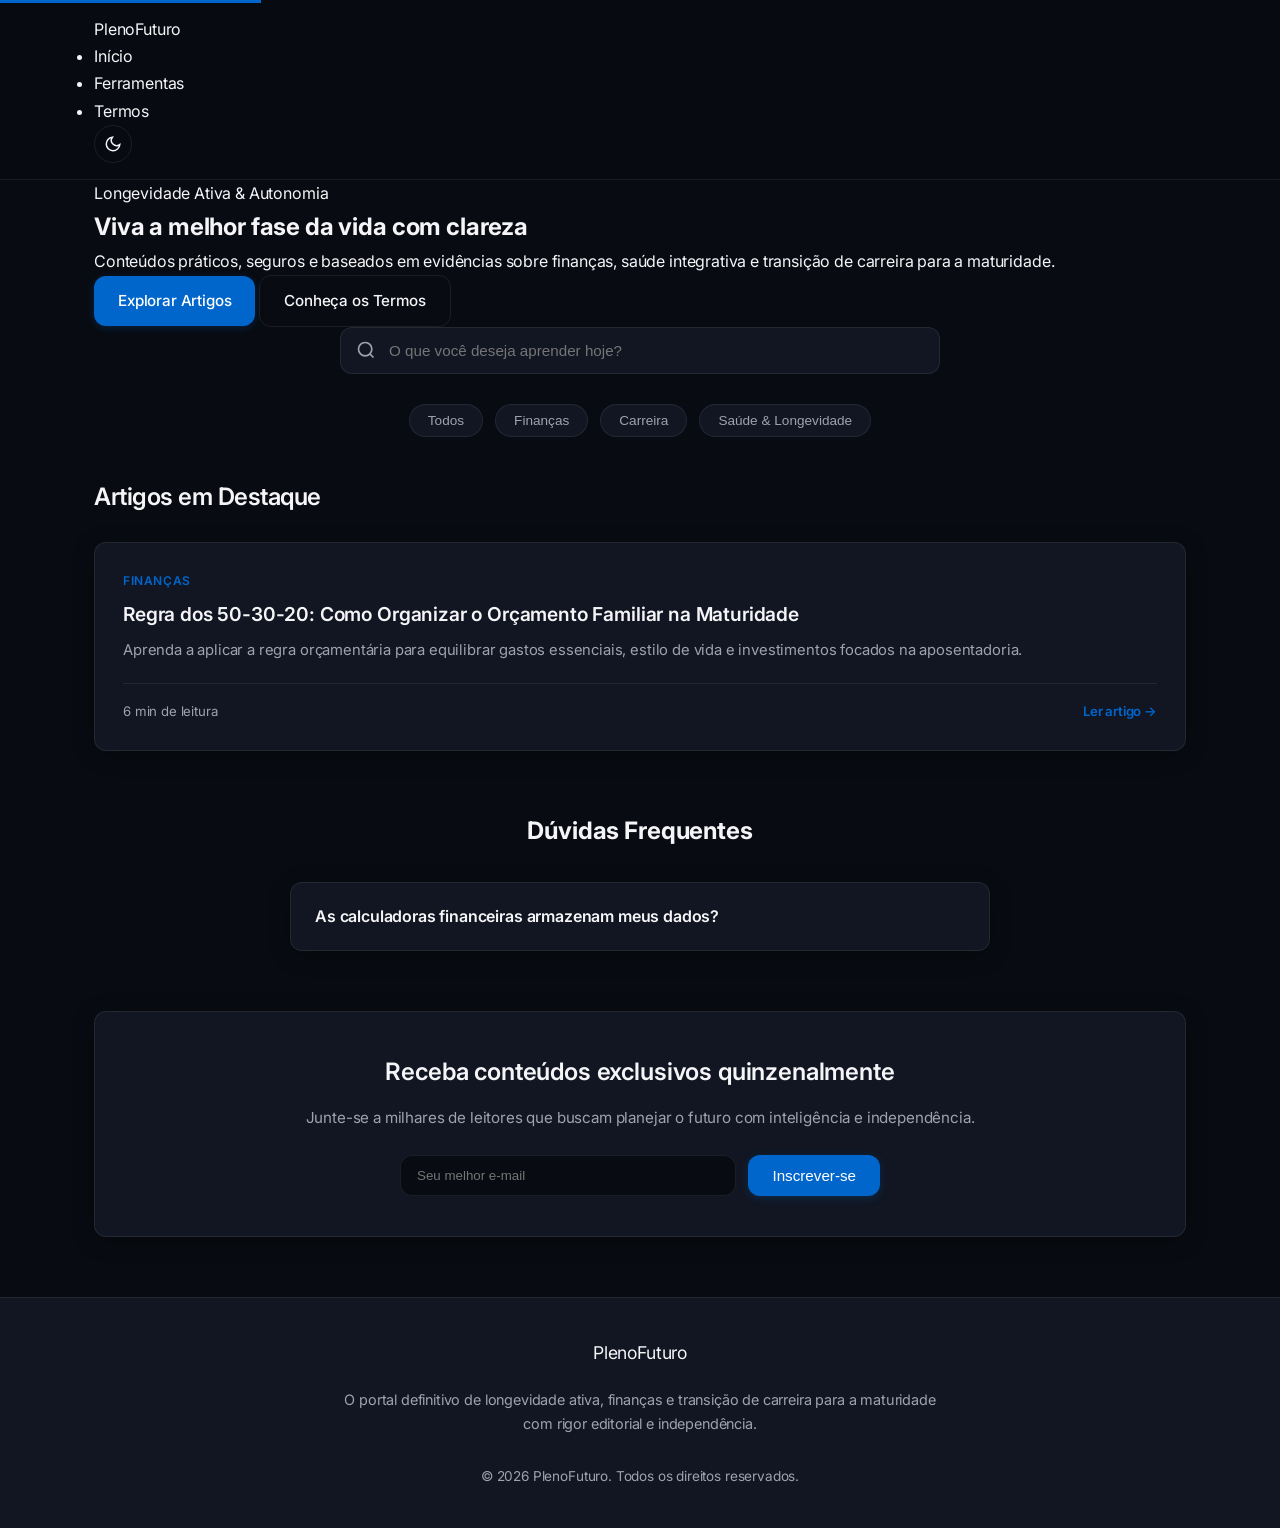
==== commit 875c7a3e: "Update index.html" ====
--- a/index.html
+++ b/index.html
@@ -1,29 +1,38 @@
 <!DOCTYPE html>
 <html lang="pt-BR" data-theme="dark">
 <head>
-    <meta charset="UTF-8">
-    <meta name="viewport" content="width=device-width, initial-scale=1.0">
+    <meta charset="UTF-8" />
+    <meta name="viewport" content="width=device-width, initial-scale=1" />
     <title>PlenoFuturo — Longevidade, Finanças e Carreira</title>
-    <meta name="description" content="Portal especializado em longevidade ativa, finanças, transição de carreira e saúde integrativa para adultos acima dos 40 anos.">
-    <meta name="robots" content="index, follow">
-    <link rel="canonical" href="https://pablosilvs.github.io/PlenoFuturo/">
+    <meta name="description" content="Portal especializado em longevidade ativa, finanças, transição de carreira e saúde integrativa para adultos acima dos 40 anos." />
+    <meta name="robots" content="index, follow" />
+    <link rel="canonical" href="https://pablosilvs.github.io/PlenoFuturo/" />
 
     <!-- Google Fonts -->
-    <link rel="preconnect" href="https://fonts.googleapis.com">
-    <link rel="preconnect" href="https://fonts.gstatic.com" crossorigin>
-    <link href="https://fonts.googleapis.com/css2?family=Inter:wght@300;400;500;600;700&display=swap" rel="stylesheet">
-
-    <!-- Stylesheet -->
-    <link rel="stylesheet" href="css/main.css">
+    <link rel="preconnect" href="https://fonts.googleapis.com" />
+    <link rel="preconnect" href="https://fonts.gstatic.com" crossorigin />
+    <link
+        href="https://fonts.googleapis.com/css2?family=Inter:wght@300;400;500;600;700&display=swap"
+        rel="stylesheet"
+    />
+
+    <!-- CSS Modularizado -->
+    <link rel="stylesheet" href="css/tokens.css" />
+    <link rel="stylesheet" href="css/base.css" />
+    <link rel="stylesheet" href="css/layout.css" />
+    <link rel="stylesheet" href="css/components/buttons.css" />
+    <!-- Adicione outros arquivos CSS conforme criados -->
 </head>
 <body>
     <a href="#main-content" class="skip-link">Pular para o conteúdo principal</a>
 
     <!-- Header Principal -->
     <header class="main-header" role="banner">
-        <div class="header-flex">
+        <div class="header-flex container">
             <div class="logo">
-                <a href="index.html" aria-label="PlenoFuturo - Página Inicial">Pleno<span>Futuro</span></a>
+                <a href="index.html" aria-label="PlenoFuturo - Página Inicial"
+                    >Pleno<span>Futuro</span></a
+                >
             </div>
             <nav class="main-nav" role="navigation" aria-label="Menu Principal">
                 <ul>
@@ -32,105 +41,148 @@
                     <li><a href="termos.html">Termos</a></li>
                 </ul>
             </nav>
-            <button id="theme-toggle" class="btn-icon" aria-label="Alternar modo escuro e claro">
-                <svg width="18" height="18" fill="none" stroke="currentColor" stroke-width="2" viewBox="0 0 24 24"><path d="M21 12.79A9 9 0 1111.21 3 7 7 0 0021 12.79z"></path></svg>
+            <button
+                id="theme-toggle"
+                class="btn-icon"
+                aria-label="Alternar modo escuro e claro"
+            >
+                <svg
+                    width="18"
+                    height="18"
+                    fill="none"
+                    stroke="currentColor"
+                    stroke-width="2"
+                    viewBox="0 0 24 24"
+                >
+                    <path d="M21 12.79A9 9 0 1111.21 3 7 7 0 0021 12.79z"></path>
+                </svg>
             </button>
         </div>
     </header>
 
     <!-- Conteúdo Principal -->
-    <main id="main-content" role="main">
+    <main id="main-content" role="main" class="container">
         <section class="hero-section">
             <span class="hero-badge">Longevidade Ativa & Autonomia</span>
             <h1>Viva a melhor fase da vida com clareza</h1>
-            <p>Conteúdos práticos, seguros e baseados em evidências sobre finanças, saúde integrativa e transição de carreira para a maturidade.</p>
+            <p>
+                Conteúdos práticos, seguros e baseados em evidências sobre finanças,
+                saúde integrativa e transição de carreira para a maturidade.
+            </p>
             <div class="hero-cta">
                 <a href="#artigos" class="btn-primary">Explorar Artigos</a>
                 <a href="termos.html" class="btn-secondary">Conheça os Termos</a>
             </div>
         </section>
 
-        <div class="search-wrapper">
-            <div class="search-box">
-                <svg class="search-icon" width="20" height="20" fill="none" stroke="currentColor" stroke-width="2" viewBox="0 0 24 24"><circle cx="11" cy="11" r="8"></circle><line x1="21" y1="21" x2="16.65" y2="16.65"></line></svg>
-                <input type="text" placeholder="O que você deseja aprender hoje?" aria-label="Pesquisar artigos">
-            </div>
-        </div>
-
-        <div class="categories-bar" role="region" aria-label="Categorias">
-            <button class="cat-pill active">Todos</button>
-            <button class="cat-pill">Finanças</button>
-            <button class="cat-pill">Carreira</button>
-            <button class="cat-pill">Saúde & Longevidade</button>
+        <div class="search-wrapper" style="max-width:600px; margin: 0 auto 30px auto;">
+            <div class="search-box" style="position: relative; display: flex; align-items: center;">
+                <svg
+                    class="search-icon"
+                    width="20"
+                    height="20"
+                    fill="none"
+                    stroke="currentColor"
+                    stroke-width="2"
+                    viewBox="0 0 24 24"
+                    style="position: absolute; left: 16px; color: var(--text-secondary);"
+                >
+                    <circle cx="11" cy="11" r="8"></circle>
+                    <line x1="21" y1="21" x2="16.65" y2="16.65"></line>
+                </svg>
+                <input
+                    type="text"
+                    placeholder="O que você deseja aprender hoje?"
+                    aria-label="Pesquisar artigos"
+                    style="width: 100%; padding: 14px 16px 14px 48px; border-radius: var(--radius); border: 1px solid var(--border); background: var(--card-bg); color: var(--text-primary); font-size: 0.95rem; outline: none;"
+                />
+            </div>
+        </div>
+
+        <div
+            class="categories-bar"
+            role="region"
+            aria-label="Categorias"
+            style="display: flex; gap: 12px; justify-content: center; margin-bottom: 40px; flex-wrap: wrap;"
+        >
+            <button class="cat-pill active" style="background: var(--card-bg); border: 1px solid var(--border); color: var(--text-secondary); padding: 8px 18px; border-radius: 20px; font-size: 0.85rem; font-weight: 500; cursor: pointer;">
+                Todos
+            </button>
+            <button class="cat-pill" style="background: var(--card-bg); border: 1px solid var(--border); color: var(--text-secondary); padding: 8px 18px; border-radius: 20px; font-size: 0.85rem; font-weight: 500; cursor: pointer;">
+                Finanças
+            </button>
+            <button class="cat-pill" style="background: var(--card-bg); border: 1px solid var(--border); color: var(--text-secondary); padding: 8px 18px; border-radius: 20px; font-size: 0.85rem; font-weight: 500; cursor: pointer;">
+                Carreira
+            </button>
+            <button class="cat-pill" style="background: var(--card-bg); border: 1px solid var(--border); color: var(--text-secondary); padding: 8px 18px; border-radius: 20px; font-size: 0.85rem; font-weight: 500; cursor: pointer;">
+                Saúde & Longevidade
+            </button>
         </div>
 
         <section id="artigos">
-            <h2 class="section-title">Artigos em Destaque</h2>
-            <div class="articles-grid">
-                <article class="card">
+            <h2 class="section-title" style="font-size: 1.5rem; font-weight: 600; margin-bottom: 24px; letter-spacing: -0.02em;">
+                Artigos em Destaque
+            </h2>
+            <div
+                class="articles-grid"
+                style="display: grid; grid-template-columns: repeat(auto-fit, minmax(320px, 1fr)); gap: 24px; margin-bottom: 50px;"
+            >
+                <!-- Artigos aqui -->
+                <article class="card" style="background: var(--card-bg); border: 1px solid var(--border); border-radius: var(--radius); padding: 28px; display: flex; flex-direction: column; justify-content: space-between; box-shadow: var(--shadow-subtle);">
                     <div>
-                        <span class="card-category">Finanças</span>
-                        <h3>Regra dos 50-30-20: Como Organizar o Orçamento Familiar na Maturidade</h3>
-                        <p>Aprenda a aplicar a regra orçamentária para equilibrar gastos essenciais, estilo de vida e investimentos focados na aposentadoria.</p>
-                    </div>
-                    <div class="card-footer">
+                        <span class="card-category" style="font-size: 0.75rem; font-weight: 600; text-transform: uppercase; color: var(--accent); letter-spacing: 0.05em; margin-bottom: 10px; display: block;">
+                            Finanças
+                        </span>
+                        <h3 style="font-size: 1.2rem; font-weight: 600; margin-bottom: 10px; line-height: 1.4;">
+                            Regra dos 50-30-20: Como Organizar o Orçamento Familiar na Maturidade
+                        </h3>
+                        <p style="color: var(--text-secondary); font-size: 0.925rem; margin-bottom: 20px;">
+                            Aprenda a aplicar a regra orçamentária para equilibrar gastos essenciais, estilo de vida e investimentos focados na aposentadoria.
+                        </p>
+                    </div>
+                    <div class="card-footer" style="display: flex; justify-content: space-between; align-items: center; border-top: 1px solid var(--border); padding-top: 16px; font-size: 0.825rem; color: var(--text-secondary);">
                         <span>6 min de leitura</span>
-                        <a href="#" class="read-link">Ler artigo &rarr;</a>
+                        <a href="#" class="read-link" style="color: var(--accent); text-decoration: none; font-weight: 600;">Ler artigo &rarr;</a>
                     </div>
                 </article>
 
-                <article class="card">
-                    <div>
-                        <span class="card-category">Carreira</span>
-                        <h3>Como Fazer uma Transição de Carreira aos 45 Anos com Segurança</h3>
-                        <p>Estratégias práticas para transformar sua bagagem profissional em um novo modelo de atuação consultiva ou empreendedora.</p>
-                    </div>
-                    <div class="card-footer">
-                        <span>8 min de leitura</span>
-                        <a href="#" class="read-link">Ler artigo &rarr;</a>
-                    </div>
-                </article>
-
-                <article class="card">
-                    <div>
-                        <span class="card-category">Saúde</span>
-                        <h3>Longevidade Ativa: O Papel da Massa Muscular após os 50 Anos</h3>
-                        <p>Entenda por que o treinamento de força é o pilar fundamental para manter a independência física e prevenir quedas na maturidade.</p>
-                    </div>
-                    <div class="card-footer">
-                        <span>5 min de leitura</span>
-                        <a href="#" class="read-link">Ler artigo &rarr;</a>
-                    </div>
-                </article>
-            </div>
-        </section>
-
-        <!-- Seção de FAQ / Dúvidas -->
+                <!-- Repetir artigos conforme necessidade -->
+            </div>
+        </section>
+
+        <!-- FAQ -->
         <section style="margin: 60px 0;">
             <h2 class="section-title" style="text-align: center; margin-bottom: 30px;">Dúvidas Frequentes</h2>
-            <div class="faq-container">
-                <div class="faq-item">
-                    <div class="faq-question">
-                        <h4>As calculadoras financeiras armazenam meus dados?</h4>
-                    </div>
-                    <div class="faq-answer">
-                        <p>Não. Todos os cálculos são processados diretamente no seu navegador de forma 100% anônima e segura. Nenhum dado financeiro pessoal é enviado para nossos servidores.</p>
+            <div class="faq-container" style="max-width: 700px; margin: 0 auto; display: flex; flex-direction: column; gap: 16px;">
+                <div class="faq-item" style="background: var(--card-bg); border: 1px solid var(--border); border-radius: var(--radius); padding: 20px 24px; cursor: pointer; box-shadow: var(--shadow-subtle);">
+                    <div class="faq-question" style="display: flex; justify-content: space-between; align-items: center;">
+                        <h4 style="font-size: 1rem; font-weight: 600;">
+                            As calculadoras financeiras armazenam meus dados?
+                        </h4>
+                    </div>
+                    <div class="faq-answer" style="margin-top: 14px; color: var(--text-secondary); font-size: 0.925rem; line-height: 1.6; border-top: 1px solid var(--border); padding-top: 14px; display: none;">
+                        <p>
+                            Não. Todos os cálculos são processados diretamente no seu navegador de forma 100% anônima e segura. Nenhum dado financeiro pessoal é enviado para nossos servidores.
+                        </p>
                     </div>
                 </div>
             </div>
         </section>
 
-        <section class="newsletter-box">
-            <h3>Receba conteúdos exclusivos quinzenalmente</h3>
-            <p>Junte-se a milhares de leitores que buscam planejar o futuro com inteligência e independência.</p>
-            <form class="newsletter-form" onsubmit="event.preventDefault(); alert('Inscrição realizada com sucesso!');">
-                <input type="email" placeholder="Seu melhor e-mail" required aria-label="Seu melhor e-mail">
+        <!-- Newsletter -->
+        <section class="newsletter-box" style="background: var(--card-bg); border: 1px solid var(--border); border-radius: var(--radius); padding: 40px; text-align: center; margin: 60px 0; box-shadow: var(--shadow-subtle);">
+            <h3 style="font-size: 1.5rem; font-weight: 600; margin-bottom: 12px;">Receba conteúdos exclusivos quinzenalmente</h3>
+            <p style="color: var(--text-secondary); margin-bottom: 24px; font-size: 0.95rem;">
+                Junte-se a milhares de leitores que buscam planejar o futuro com inteligência e independência.
+            </p>
+            <form class="newsletter-form" onsubmit="event.preventDefault(); alert('Inscrição realizada com sucesso!');" style="display: flex; gap: 12px; max-width: 480px; margin: 0 auto; flex-wrap: wrap; justify-content: center;">
+                <input type="email" placeholder="Seu melhor e-mail" required aria-label="Seu melhor e-mail" style="flex: 1; min-width: 250px; padding: 12px 16px; border-radius: var(--radius); border: 1px solid var(--border); background: var(--bg-color); color: var(--text-primary); outline: none;" />
                 <button type="submit" class="btn-primary">Inscrever-se</button>
             </form>
         </section>
     </main>
 
-    <!-- Rodapé Limpo -->
+    <!-- Rodapé -->
     <footer class="main-footer" role="contentinfo">
         <div class="container" style="display: flex; flex-direction: column; align-items: center; gap: 12px;">
             <div class="logo" style="margin-bottom: 8px;">
--- a/css/tokens.css
+++ b/css/tokens.css
@@ -0,0 +1,51 @@
+/* ==========================================
+   PLENOFUTURO — Design Tokens CSS
+   Variáveis para cores, tipografia, sombras, bordas, espaçamentos
+   ========================================== */
+
+:root {
+    /* Cores - modo dark */
+    --bg-color: #080b11;
+    --card-bg: #111622;
+    --text-primary: #f5f5f7;
+    --text-secondary: #9ca3af;
+    --accent: #0066cc;
+    --accent-hover: #004499;
+    --success: #34d399;
+    --border: rgba(255, 255, 255, 0.08);
+    --header-bg: rgba(8, 11, 17, 0.85);
+    --shadow-subtle: 0 4px 24px -4px rgba(0, 0, 0, 0.4);
+    --radius: 12px;
+
+    /* Tipografia */
+    --font-family: 'Inter', -apple-system, BlinkMacSystemFont, sans-serif;
+    --font-weight-light: 300;
+    --font-weight-regular: 400;
+    --font-weight-medium: 500;
+    --font-weight-semibold: 600;
+    --font-weight-bold: 700;
+
+    /* Espaçamentos padrões */
+    --spacing-xxs: 4px;
+    --spacing-xs: 8px;
+    --spacing-sm: 12px;
+    --spacing-md: 16px;
+    --spacing-lg: 24px;
+    --spacing-xl: 32px;
+    --spacing-xxl: 40px;
+}
+
+/* Variáveis para modo light */
+[data-theme="light"] {
+    --bg-color: #fbfbfd;
+    --card-bg: #ffffff;
+    --text-primary: #1d1d1f;
+    --text-secondary: #515154;
+    --accent: #0066cc;
+    --accent-hover: #004499;
+    --success: #10b981;
+    --border: rgba(0, 0, 0, 0.08);
+    --header-bg: rgba(251, 251, 253, 0.85);
+    --shadow-subtle: 0 4px 24px -4px rgba(0, 0, 0, 0.05);
+}
+
--- a/css/base.css
+++ b/css/base.css
@@ -0,0 +1,40 @@
+/* Reset simplificado e estilos base */
+
+* {
+    margin: 0;
+    padding: 0;
+    box-sizing: border-box;
+    transition: background-color 0.25s ease, color 0.25s ease, border-color 0.25s ease;
+}
+
+body {
+    font-family: var(--font-family);
+    background-color: var(--bg-color);
+    color: var(--text-primary);
+    line-height: 1.7;
+    letter-spacing: -0.01em;
+    display: flex;
+    flex-direction: column;
+    min-height: 100vh;
+}
+
+a {
+    text-decoration: none;
+    color: inherit;
+}
+
+img {
+    max-width: 100%;
+    height: auto;
+}
+
+.skip-link {
+    position: absolute;
+    top: -40px;
+    left: 0;
+    background: var(--accent);
+    color: white;
+    padding: 8px 16px;
+    z-index: 1000;
+}
+.skip-link:focus { top: 0; }
--- a/css/layout.css
+++ b/css/layout.css
@@ -0,0 +1,30 @@
+/* Layout geral e containers */
+
+.container, .container-policy, .header-flex {
+    width: 100%;
+    max-width: 1140px;
+    margin: 0 auto;
+    padding: 0 24px;
+}
+
+.main-header {
+    background-color: var(--header-bg);
+    backdrop-filter: blur(20px);
+    -webkit-backdrop-filter: blur(20px);
+    position: sticky;
+    top: 0;
+    z-index: 100;
+    border-bottom: 1px solid var(--border);
+    padding: 16px 0;
+}
+
+.main-footer {
+    background-color: var(--card-bg);
+    color: var(--text-secondary);
+    padding: 40px 0;
+    margin-top: auto;
+    border-top: 1px solid var(--border);
+    text-align: center;
+    font-size: 0.85rem;
+    flex-shrink: 0;
+}
--- a/css/components/buttons.css
+++ b/css/components/buttons.css
@@ -0,0 +1,61 @@
+/* Botões principais e secundários */
+
+.btn-primary {
+    background: var(--accent);
+    color: white;
+    border: none;
+    padding: 12px 24px;
+    border-radius: var(--radius);
+    cursor: pointer;
+    font-weight: 500;
+    font-size: 0.95rem;
+    display: inline-flex;
+    align-items: center;
+    justify-content: center;
+    box-shadow: 0 2px 8px rgba(0, 102, 204, 0.25);
+    text-decoration: none;
+}
+.btn-primary:hover,
+.btn-primary:focus {
+    background: var(--accent-hover);
+    outline: none;
+}
+
+.btn-secondary {
+    background: transparent;
+    color: var(--text-primary);
+    border: 1px solid var(--border);
+    padding: 12px 24px;
+    border-radius: var(--radius);
+    cursor: pointer;
+    font-weight: 500;
+    font-size: 0.95rem;
+    display: inline-flex;
+    align-items: center;
+    justify-content: center;
+    text-decoration: none;
+}
+.btn-secondary:hover,
+.btn-secondary:focus {
+    border-color: var(--text-secondary);
+    outline: none;
+}
+
+/* Botões ícones circulares */
+.btn-icon {
+    background: transparent;
+    border: 1px solid var(--border);
+    border-radius: 50%;
+    width: 38px;
+    height: 38px;
+    display: flex;
+    align-items: center;
+    justify-content: center;
+    cursor: pointer;
+    color: var(--text-primary);
+}
+.btn-icon:hover,
+.btn-icon:focus {
+    border-color: var(--text-secondary);
+    outline: none;
+}
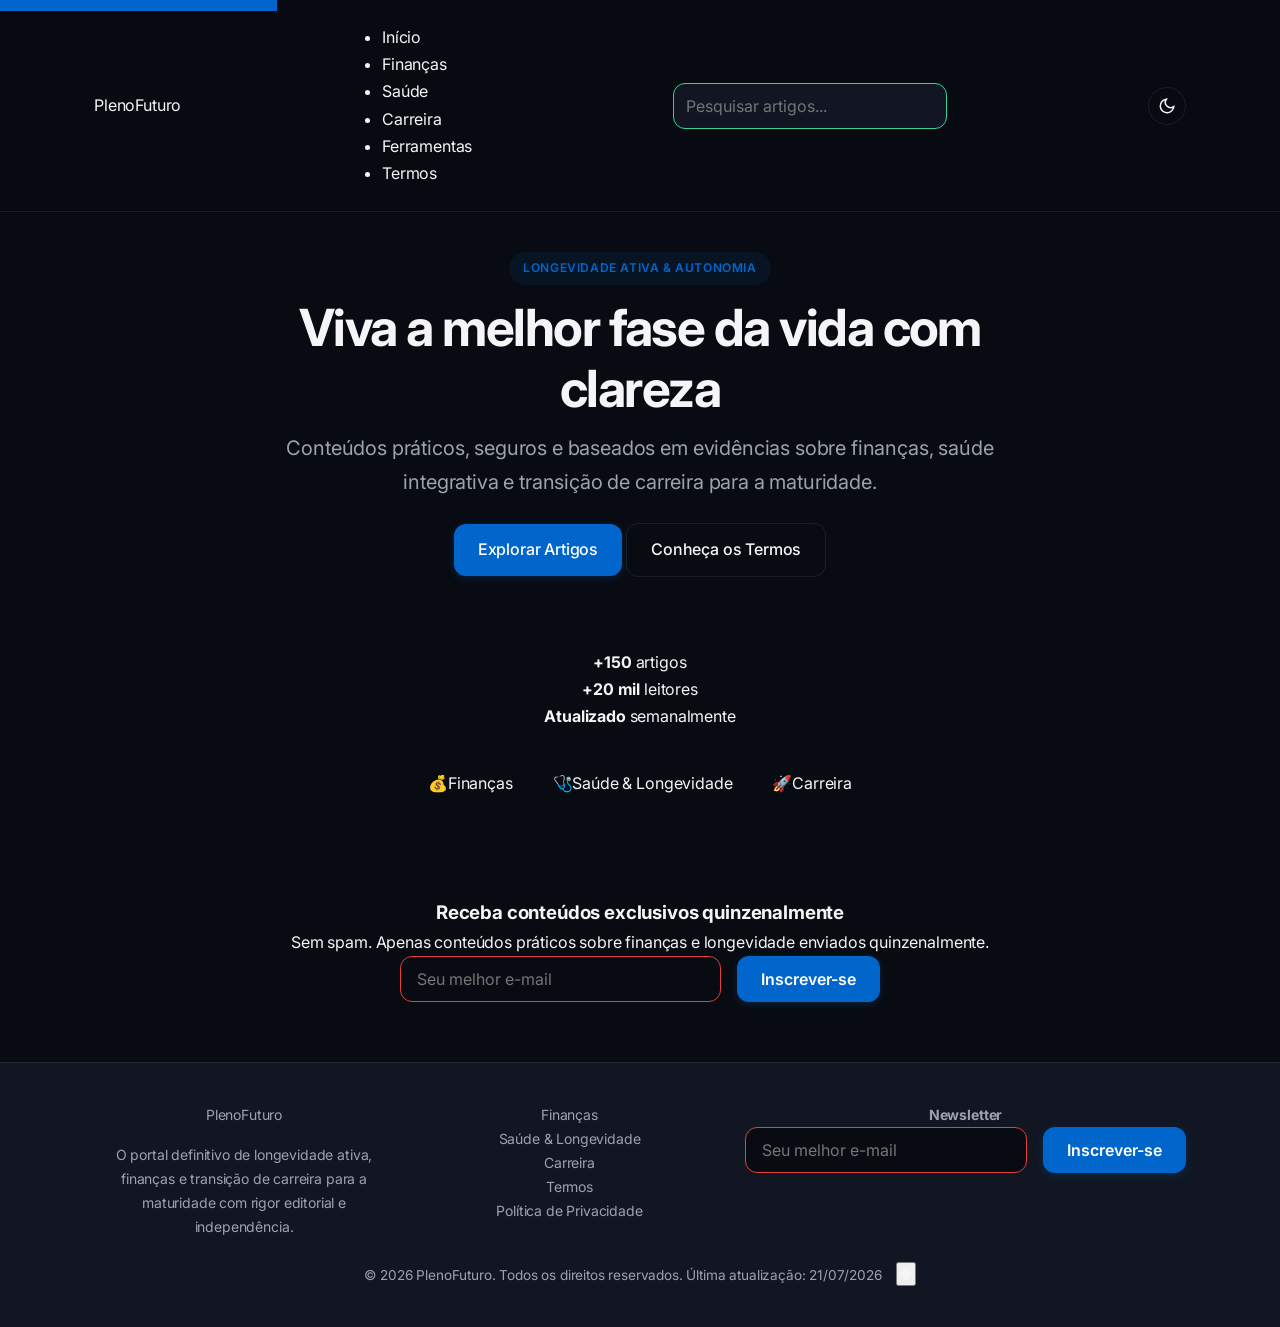
==== commit 44a5e40a: "Update index.html" ====
--- a/index.html
+++ b/index.html
@@ -1,217 +1,217 @@
 <!DOCTYPE html>
 <html lang="pt-BR" data-theme="dark">
 <head>
-    <meta charset="UTF-8" />
-    <meta name="viewport" content="width=device-width, initial-scale=1" />
-    <title>PlenoFuturo — Longevidade, Finanças e Carreira</title>
-    <meta name="description" content="Portal especializado em longevidade ativa, finanças, transição de carreira e saúde integrativa para adultos acima dos 40 anos." />
-    <meta name="robots" content="index, follow" />
-    <link rel="canonical" href="https://pablosilvs.github.io/PlenoFuturo/" />
-
-    <!-- Google Fonts -->
-    <link rel="preconnect" href="https://fonts.googleapis.com" />
-    <link rel="preconnect" href="https://fonts.gstatic.com" crossorigin />
-    <link
-        href="https://fonts.googleapis.com/css2?family=Inter:wght@300;400;500;600;700&display=swap"
-        rel="stylesheet"
-    />
-
-    <!-- CSS Modularizado -->
-    <link rel="stylesheet" href="css/tokens.css" />
-    <link rel="stylesheet" href="css/base.css" />
-    <link rel="stylesheet" href="css/layout.css" />
-    <link rel="stylesheet" href="css/components/buttons.css" />
-    <!-- Adicione outros arquivos CSS conforme criados -->
+  <meta charset="UTF-8" />
+  <meta name="viewport" content="width=device-width, initial-scale=1" />
+  <title>PlenoFuturo — Longevidade, Finanças e Carreira</title>
+  <meta name="description" content="Portal especializado em longevidade ativa, finanças, transição de carreira e saúde integrativa para adultos acima dos 40 anos." />
+  <meta name="robots" content="index, follow" />
+  <link rel="canonical" href="https://pablosilvs.github.io/PlenoFuturo/" />
+
+  <!-- Google Fonts -->
+  <link rel="preconnect" href="https://fonts.googleapis.com" />
+  <link rel="preconnect" href="https://fonts.gstatic.com" crossorigin />
+  <link
+    href="https://fonts.googleapis.com/css2?family=Inter:wght@300;400;500;600;700&display=swap"
+    rel="stylesheet"
+  />
+
+  <!-- CSS Modularizado -->
+  <link rel="stylesheet" href="css/tokens.css" />
+  <link rel="stylesheet" href="css/base.css" />
+  <link rel="stylesheet" href="css/layout.css" />
+  <link rel="stylesheet" href="css/components/buttons.css" />
+  <link rel="stylesheet" href="css/components/cards.css" />
+  <link rel="stylesheet" href="css/components/forms.css" />
+
 </head>
 <body>
-    <a href="#main-content" class="skip-link">Pular para o conteúdo principal</a>
-
-    <!-- Header Principal -->
-    <header class="main-header" role="banner">
-        <div class="header-flex container">
-            <div class="logo">
-                <a href="index.html" aria-label="PlenoFuturo - Página Inicial"
-                    >Pleno<span>Futuro</span></a
-                >
-            </div>
-            <nav class="main-nav" role="navigation" aria-label="Menu Principal">
-                <ul>
-                    <li><a href="index.html">Início</a></li>
-                    <li><a href="admin.html">Ferramentas</a></li>
-                    <li><a href="termos.html">Termos</a></li>
-                </ul>
-            </nav>
-            <button
-                id="theme-toggle"
-                class="btn-icon"
-                aria-label="Alternar modo escuro e claro"
+  <a href="#main-content" class="skip-link">Pular para o conteúdo principal</a>
+
+  <!-- Cabeçalho com menu fixo -->
+  <header class="main-header" role="banner">
+    <div class="header-flex container">
+      <div class="logo">
+        <a href="index.html" aria-label="PlenoFuturo - Página Inicial"
+          >Pleno<span>Futuro</span></a
+        >
+      </div>
+
+      <!-- Menu principal ampliado -->
+      <nav class="main-nav" role="navigation" aria-label="Menu Principal">
+        <ul>
+          <li><a href="index.html" class="active">Início</a></li>
+          <li>
+            <a href="#financas" aria-haspopup="true" aria-expanded="false"
+              >Finanças</a
             >
-                <svg
-                    width="18"
-                    height="18"
-                    fill="none"
-                    stroke="currentColor"
-                    stroke-width="2"
-                    viewBox="0 0 24 24"
-                >
-                    <path d="M21 12.79A9 9 0 1111.21 3 7 7 0 0021 12.79z"></path>
-                </svg>
-            </button>
-        </div>
-    </header>
-
-    <!-- Conteúdo Principal -->
-    <main id="main-content" role="main" class="container">
-        <section class="hero-section">
-            <span class="hero-badge">Longevidade Ativa & Autonomia</span>
-            <h1>Viva a melhor fase da vida com clareza</h1>
-            <p>
-                Conteúdos práticos, seguros e baseados em evidências sobre finanças,
-                saúde integrativa e transição de carreira para a maturidade.
-            </p>
-            <div class="hero-cta">
-                <a href="#artigos" class="btn-primary">Explorar Artigos</a>
-                <a href="termos.html" class="btn-secondary">Conheça os Termos</a>
-            </div>
-        </section>
-
-        <div class="search-wrapper" style="max-width:600px; margin: 0 auto 30px auto;">
-            <div class="search-box" style="position: relative; display: flex; align-items: center;">
-                <svg
-                    class="search-icon"
-                    width="20"
-                    height="20"
-                    fill="none"
-                    stroke="currentColor"
-                    stroke-width="2"
-                    viewBox="0 0 24 24"
-                    style="position: absolute; left: 16px; color: var(--text-secondary);"
-                >
-                    <circle cx="11" cy="11" r="8"></circle>
-                    <line x1="21" y1="21" x2="16.65" y2="16.65"></line>
-                </svg>
-                <input
-                    type="text"
-                    placeholder="O que você deseja aprender hoje?"
-                    aria-label="Pesquisar artigos"
-                    style="width: 100%; padding: 14px 16px 14px 48px; border-radius: var(--radius); border: 1px solid var(--border); background: var(--card-bg); color: var(--text-primary); font-size: 0.95rem; outline: none;"
-                />
-            </div>
-        </div>
-
-        <div
-            class="categories-bar"
-            role="region"
-            aria-label="Categorias"
-            style="display: flex; gap: 12px; justify-content: center; margin-bottom: 40px; flex-wrap: wrap;"
+          </li>
+          <li>
+            <a href="#saude" aria-haspopup="true" aria-expanded="false"
+              >Saúde</a
+            >
+          </li>
+          <li>
+            <a href="#carreira" aria-haspopup="true" aria-expanded="false"
+              >Carreira</a
+            >
+          </li>
+          <li><a href="admin.html">Ferramentas</a></li>
+          <li><a href="termos.html">Termos</a></li>
+        </ul>
+      </nav>
+
+      <!-- Barra de busca -->
+      <div class="search-wrapper">
+        <input
+          type="search"
+          id="searchInput"
+          placeholder="Pesquisar artigos..."
+          aria-label="Pesquisar artigos"
+        />
+      </div>
+
+      <button
+        id="theme-toggle"
+        class="btn-icon"
+        aria-label="Alternar modo escuro e claro"
+        title="Alternar tema"
+      >
+        <svg
+          width="18"
+          height="18"
+          fill="none"
+          stroke="currentColor"
+          stroke-width="2"
+          viewBox="0 0 24 24"
+          aria-hidden="true"
+          focusable="false"
         >
-            <button class="cat-pill active" style="background: var(--card-bg); border: 1px solid var(--border); color: var(--text-secondary); padding: 8px 18px; border-radius: 20px; font-size: 0.85rem; font-weight: 500; cursor: pointer;">
-                Todos
-            </button>
-            <button class="cat-pill" style="background: var(--card-bg); border: 1px solid var(--border); color: var(--text-secondary); padding: 8px 18px; border-radius: 20px; font-size: 0.85rem; font-weight: 500; cursor: pointer;">
-                Finanças
-            </button>
-            <button class="cat-pill" style="background: var(--card-bg); border: 1px solid var(--border); color: var(--text-secondary); padding: 8px 18px; border-radius: 20px; font-size: 0.85rem; font-weight: 500; cursor: pointer;">
-                Carreira
-            </button>
-            <button class="cat-pill" style="background: var(--card-bg); border: 1px solid var(--border); color: var(--text-secondary); padding: 8px 18px; border-radius: 20px; font-size: 0.85rem; font-weight: 500; cursor: pointer;">
-                Saúde & Longevidade
-            </button>
-        </div>
-
-        <section id="artigos">
-            <h2 class="section-title" style="font-size: 1.5rem; font-weight: 600; margin-bottom: 24px; letter-spacing: -0.02em;">
-                Artigos em Destaque
-            </h2>
-            <div
-                class="articles-grid"
-                style="display: grid; grid-template-columns: repeat(auto-fit, minmax(320px, 1fr)); gap: 24px; margin-bottom: 50px;"
-            >
-                <!-- Artigos aqui -->
-                <article class="card" style="background: var(--card-bg); border: 1px solid var(--border); border-radius: var(--radius); padding: 28px; display: flex; flex-direction: column; justify-content: space-between; box-shadow: var(--shadow-subtle);">
-                    <div>
-                        <span class="card-category" style="font-size: 0.75rem; font-weight: 600; text-transform: uppercase; color: var(--accent); letter-spacing: 0.05em; margin-bottom: 10px; display: block;">
-                            Finanças
-                        </span>
-                        <h3 style="font-size: 1.2rem; font-weight: 600; margin-bottom: 10px; line-height: 1.4;">
-                            Regra dos 50-30-20: Como Organizar o Orçamento Familiar na Maturidade
-                        </h3>
-                        <p style="color: var(--text-secondary); font-size: 0.925rem; margin-bottom: 20px;">
-                            Aprenda a aplicar a regra orçamentária para equilibrar gastos essenciais, estilo de vida e investimentos focados na aposentadoria.
-                        </p>
-                    </div>
-                    <div class="card-footer" style="display: flex; justify-content: space-between; align-items: center; border-top: 1px solid var(--border); padding-top: 16px; font-size: 0.825rem; color: var(--text-secondary);">
-                        <span>6 min de leitura</span>
-                        <a href="#" class="read-link" style="color: var(--accent); text-decoration: none; font-weight: 600;">Ler artigo &rarr;</a>
-                    </div>
-                </article>
-
-                <!-- Repetir artigos conforme necessidade -->
-            </div>
-        </section>
-
-        <!-- FAQ -->
-        <section style="margin: 60px 0;">
-            <h2 class="section-title" style="text-align: center; margin-bottom: 30px;">Dúvidas Frequentes</h2>
-            <div class="faq-container" style="max-width: 700px; margin: 0 auto; display: flex; flex-direction: column; gap: 16px;">
-                <div class="faq-item" style="background: var(--card-bg); border: 1px solid var(--border); border-radius: var(--radius); padding: 20px 24px; cursor: pointer; box-shadow: var(--shadow-subtle);">
-                    <div class="faq-question" style="display: flex; justify-content: space-between; align-items: center;">
-                        <h4 style="font-size: 1rem; font-weight: 600;">
-                            As calculadoras financeiras armazenam meus dados?
-                        </h4>
-                    </div>
-                    <div class="faq-answer" style="margin-top: 14px; color: var(--text-secondary); font-size: 0.925rem; line-height: 1.6; border-top: 1px solid var(--border); padding-top: 14px; display: none;">
-                        <p>
-                            Não. Todos os cálculos são processados diretamente no seu navegador de forma 100% anônima e segura. Nenhum dado financeiro pessoal é enviado para nossos servidores.
-                        </p>
-                    </div>
-                </div>
-            </div>
-        </section>
-
-        <!-- Newsletter -->
-        <section class="newsletter-box" style="background: var(--card-bg); border: 1px solid var(--border); border-radius: var(--radius); padding: 40px; text-align: center; margin: 60px 0; box-shadow: var(--shadow-subtle);">
-            <h3 style="font-size: 1.5rem; font-weight: 600; margin-bottom: 12px;">Receba conteúdos exclusivos quinzenalmente</h3>
-            <p style="color: var(--text-secondary); margin-bottom: 24px; font-size: 0.95rem;">
-                Junte-se a milhares de leitores que buscam planejar o futuro com inteligência e independência.
-            </p>
-            <form class="newsletter-form" onsubmit="event.preventDefault(); alert('Inscrição realizada com sucesso!');" style="display: flex; gap: 12px; max-width: 480px; margin: 0 auto; flex-wrap: wrap; justify-content: center;">
-                <input type="email" placeholder="Seu melhor e-mail" required aria-label="Seu melhor e-mail" style="flex: 1; min-width: 250px; padding: 12px 16px; border-radius: var(--radius); border: 1px solid var(--border); background: var(--bg-color); color: var(--text-primary); outline: none;" />
-                <button type="submit" class="btn-primary">Inscrever-se</button>
-            </form>
-        </section>
-    </main>
-
-    <!-- Rodapé -->
-    <footer class="main-footer" role="contentinfo">
-        <div class="container" style="display: flex; flex-direction: column; align-items: center; gap: 12px;">
-            <div class="logo" style="margin-bottom: 8px;">
-                <a href="index.html" style="font-size: 1.1rem; text-decoration: none; color: var(--text-primary);">Pleno<span>Futuro</span></a>
-            </div>
-            <p style="color: var(--text-secondary); font-size: 0.9rem; max-width: 600px; text-align: center;">
-                O portal definitivo de longevidade ativa, finanças e transição de carreira para a maturidade com rigor editorial e independência.
-            </p>
-            <div style="margin-top: 16px; color: var(--text-secondary); font-size: 0.85rem;">
-                &copy; 2026 PlenoFuturo. Todos os direitos reservados.
-            </div>
-        </div>
-    </footer>
-
-    <!-- Script de Tema -->
-    <script>
-        const toggleBtn = document.getElementById('theme-toggle');
-        if (toggleBtn) {
-            toggleBtn.addEventListener('click', () => {
-                const current = document.documentElement.getAttribute('data-theme');
-                const target = current === 'dark' ? 'light' : 'dark';
-                document.documentElement.setAttribute('data-theme', target);
-                localStorage.setItem('theme', target);
-            });
-        }
-        const savedTheme = localStorage.getItem('theme');
-        if (savedTheme) {
-            document.documentElement.setAttribute('data-theme', savedTheme);
-        }
-    </script>
+          <path d="M21 12.79A9 9 0 1111.21 3 7 7 0 0021 12.79z"></path>
+        </svg>
+      </button>
+    </div>
+  </header>
+
+  <!-- Breadcrumb para páginas internas (exemplo estático para home) -->
+  <nav aria-label="Breadcrumb" class="breadcrumb container" style="display:none">
+    <ol>
+      <li><a href="index.html">Início</a></li>
+    </ol>
+  </nav>
+
+  <!-- Conteúdo principal -->
+  <main id="main-content" role="main" class="container">
+    <!-- Hero Premium -->
+    <section class="hero-section">
+      <span class="hero-badge">Longevidade Ativa & Autonomia</span>
+      <h1>Viva a melhor fase da vida com clareza</h1>
+      <p>
+        Conteúdos práticos, seguros e baseados em evidências sobre finanças,
+        saúde integrativa e transição de carreira para a maturidade.
+      </p>
+      <div class="hero-cta">
+        <a href="#artigos-destaque" class="btn-primary">Explorar Artigos</a>
+        <a href="termos.html" class="btn-secondary">Conheça os Termos</a>
+      </div>
+    </section>
+
+    <!-- Estatísticas do Portal -->
+    <section class="statistics" aria-label="Estatísticas do portal" style="text-align:center; margin: 40px 0;">
+      <div><strong>+150</strong> artigos</div>
+      <div><strong>+20 mil</strong> leitores</div>
+      <div><strong>Atualizado</strong> semanalmente</div>
+    </section>
+
+    <!-- Categorias com ícones -->
+    <section class="categories container" aria-label="Categorias principais" style="display:flex; justify-content:center; gap:40px; margin-bottom:40px;">
+      <a href="#financas" class="category-pill" aria-label="Categoria Finanças">
+        💰<span>Finanças</span>
+      </a>
+      <a href="#saude" class="category-pill" aria-label="Categoria Saúde e Longevidade">
+        🩺<span>Saúde & Longevidade</span>
+      </a>
+      <a href="#carreira" class="category-pill" aria-label="Categoria Carreira 40+">
+        🚀<span>Carreira</span>
+      </a>
+    </section>
+
+    <!-- Artigos em Destaque -->
+    <section id="artigos-destaque" aria-label="Artigos em Destaque" class="articles-grid">
+      <!-- Os artigos serão carregados dinamicamente pelo JS -->
+    </section>
+
+    <!-- Newsletter -->
+    <section class="newsletter-box" aria-label="Inscrição para newsletter" style="margin: 60px 0; text-align:center;">
+      <h3>Receba conteúdos exclusivos quinzenalmente</h3>
+      <p>
+        Sem spam. Apenas conteúdos práticos sobre finanças e longevidade enviados quinzenalmente.
+      </p>
+      <form id="newsletter-form" class="newsletter-form" aria-live="polite" novalidate>
+        <input
+          type="email"
+          id="newsEmail"
+          name="email"
+          placeholder="Seu melhor e-mail"
+          required
+          aria-required="true"
+          aria-describedby="newsFeedback"
+        />
+        <button type="submit" class="btn-primary">Inscrever-se</button>
+      </form>
+      <p id="newsFeedback" class="form-feedback" role="alert" aria-live="assertive" style="display:none;"></p>
+    </section>
+  </main>
+
+  <!-- Rodapé Completo -->
+  <footer class="main-footer" role="contentinfo">
+    <div class="container" style="display:flex; flex-wrap:wrap; justify-content:space-between; gap:20px;">
+      <div>
+        <a href="index.html" class="logo" aria-label="Página inicial PlenoFuturo">Pleno<span>Futuro</span></a>
+        <p style="max-width:300px; margin-top:16px;">
+          O portal definitivo de longevidade ativa, finanças e transição de carreira para a maturidade com rigor editorial e independência.
+        </p>
+      </div>
+      <nav aria-label="Links rápidos">
+        <ul style="list-style:none; padding:0;">
+          <li><a href="#financas">Finanças</a></li>
+          <li><a href="#saude">Saúde & Longevidade</a></li>
+          <li><a href="#carreira">Carreira</a></li>
+          <li><a href="termos.html">Termos</a></li>
+          <li><a href="privacidade.html">Política de Privacidade</a></li>
+        </ul>
+      </nav>
+      <section aria-label="Newsletter no rodapé">
+        <h4>Newsletter</h4>
+        <form id="newsletter-form-footer" class="newsletter-form" aria-live="polite" novalidate>
+          <input
+            type="email"
+            id="newsEmailFooter"
+            name="email"
+            placeholder="Seu melhor e-mail"
+            required
+            aria-required="true"
+            aria-describedby="newsFeedbackFooter"
+          />
+          <button type="submit" class="btn-primary">Inscrever-se</button>
+        </form>
+        <p id="newsFeedbackFooter" class="form-feedback" role="alert" aria-live="assertive" style="display:none;"></p>
+      </section>
+    </div>
+    <div style="text-align:center; margin-top:24px; font-size:0.85rem; color: var(--text-secondary);">
+      &copy; 2026 PlenoFuturo. Todos os direitos reservados. Última atualização: 21/07/2026
+      <button id="backToTop" aria-label="Voltar ao topo" style="margin-left:10px;">⬆️</button>
+    </div>
+  </footer>
+
+  <!-- Script central do projeto -->
+  <script src="js/app.js" defer></script>
+
+  <script>
+    // Voltar ao topo
+    document.getElementById('backToTop').addEventListener('click', () => {
+      window.scrollTo({ top: 0, behavior: 'smooth' });
+    });
+  </script>
 </body>
 </html>
--- a/css/tokens.css
+++ b/css/tokens.css
@@ -1,10 +1,10 @@
-/* ==========================================
-   PLENOFUTURO — Design Tokens CSS
-   Variáveis para cores, tipografia, sombras, bordas, espaçamentos
-   ========================================== */
+/* =========================
+   PlenoFuturo - Tokens CSS
+   Variáveis do Design System
+   ========================= */
 
 :root {
-    /* Cores - modo dark */
+    /* Cores */
     --bg-color: #080b11;
     --card-bg: #111622;
     --text-primary: #f5f5f7;
@@ -12,6 +12,7 @@
     --accent: #0066cc;
     --accent-hover: #004499;
     --success: #34d399;
+    --error: #e53e3e;
     --border: rgba(255, 255, 255, 0.08);
     --header-bg: rgba(8, 11, 17, 0.85);
     --shadow-subtle: 0 4px 24px -4px rgba(0, 0, 0, 0.4);
@@ -25,7 +26,7 @@
     --font-weight-semibold: 600;
     --font-weight-bold: 700;
 
-    /* Espaçamentos padrões */
+    /* Espaçamentos */
     --spacing-xxs: 4px;
     --spacing-xs: 8px;
     --spacing-sm: 12px;
@@ -33,9 +34,16 @@
     --spacing-lg: 24px;
     --spacing-xl: 32px;
     --spacing-xxl: 40px;
+
+    /* Font sizes */
+    --font-size-xs: 0.75rem;
+    --font-size-sm: 0.875rem;
+    --font-size-md: 1rem;
+    --font-size-lg: 1.25rem;
+    --font-size-xl: 1.5rem;
+    --font-size-xxl: 2rem;
 }
 
-/* Variáveis para modo light */
 [data-theme="light"] {
     --bg-color: #fbfbfd;
     --card-bg: #ffffff;
@@ -44,8 +52,8 @@
     --accent: #0066cc;
     --accent-hover: #004499;
     --success: #10b981;
+    --error: #dc2626;
     --border: rgba(0, 0, 0, 0.08);
     --header-bg: rgba(251, 251, 253, 0.85);
     --shadow-subtle: 0 4px 24px -4px rgba(0, 0, 0, 0.05);
 }
-
--- a/css/base.css
+++ b/css/base.css
@@ -1,10 +1,19 @@
-/* Reset simplificado e estilos base */
+/* =====================
+   PlenoFuturo - Base CSS
+   Reset e estilos globais
+   ===================== */
 
-* {
+*,
+*::before,
+*::after {
     margin: 0;
     padding: 0;
     box-sizing: border-box;
-    transition: background-color 0.25s ease, color 0.25s ease, border-color 0.25s ease;
+}
+
+html {
+    font-size: 100%;
+    scroll-behavior: smooth;
 }
 
 body {
@@ -18,15 +27,46 @@
     min-height: 100vh;
 }
 
+img {
+    max-width: 100%;
+    height: auto;
+    display: block;
+}
+
 a {
     text-decoration: none;
     color: inherit;
 }
 
-img {
-    max-width: 100%;
-    height: auto;
+button,
+input,
+select,
+textarea {
+    font-family: var(--font-family);
+    font-size: var(--font-size-md);
+    color: var(--text-primary);
 }
+
+input,
+textarea,
+select {
+    background-color: var(--card-bg);
+    border: 1px solid var(--border);
+    border-radius: var(--radius);
+    padding: var(--spacing-sm);
+    outline-offset: 2px;
+    transition: border-color 0.25s ease;
+}
+
+input:focus,
+textarea:focus,
+select:focus {
+    border-color: var(--accent);
+    box-shadow: 0 0 5px var(--accent);
+    outline: none;
+}
+
+/* Skip link para acessibilidade */
 
 .skip-link {
     position: absolute;
@@ -34,7 +74,10 @@
     left: 0;
     background: var(--accent);
     color: white;
-    padding: 8px 16px;
+    padding: var(--spacing-sm) var(--spacing-lg);
     z-index: 1000;
+    transition: top 0.3s ease;
 }
-.skip-link:focus { top: 0; }
+.skip-link:focus {
+    top: 0;
+}
--- a/css/layout.css
+++ b/css/layout.css
@@ -1,10 +1,15 @@
-/* Layout geral e containers */
+/* =======================
+   PlenoFuturo - Layout CSS
+   Containers, header, footer, grid
+   ======================= */
 
-.container, .container-policy, .header-flex {
+.container,
+.container-policy,
+.header-flex {
     width: 100%;
     max-width: 1140px;
     margin: 0 auto;
-    padding: 0 24px;
+    padding: 0 var(--spacing-lg);
 }
 
 .main-header {
@@ -15,16 +20,66 @@
     top: 0;
     z-index: 100;
     border-bottom: 1px solid var(--border);
-    padding: 16px 0;
+    padding: var(--spacing-lg) 0;
+    box-shadow: 0 2px 6px var(--shadow-subtle);
 }
 
 .main-footer {
     background-color: var(--card-bg);
     color: var(--text-secondary);
-    padding: 40px 0;
+    padding: var(--spacing-xxl) 0;
     margin-top: auto;
     border-top: 1px solid var(--border);
     text-align: center;
-    font-size: 0.85rem;
+    font-size: var(--font-size-sm);
     flex-shrink: 0;
 }
+
+.header-flex {
+    display: flex;
+    justify-content: space-between;
+    align-items: center;
+}
+
+.articles-grid {
+    display: grid;
+    grid-template-columns: repeat(auto-fit, minmax(320px, 1fr));
+    gap: var(--spacing-lg);
+    margin-bottom: var(--spacing-xxl);
+}
+
+/* Seção Hero */
+
+.hero-section {
+    text-align: center;
+    padding: var(--spacing-xxl) 0 var(--spacing-xl) 0;
+    max-width: 760px;
+    margin: 0 auto;
+}
+
+.hero-badge {
+    display: inline-block;
+    background: rgba(0, 102, 204, 0.1);
+    color: var(--accent);
+    padding: 6px 14px;
+    border-radius: 20px;
+    font-size: var(--font-size-xs);
+    font-weight: var(--font-weight-semibold);
+    margin-bottom: var(--spacing-sm);
+    text-transform: uppercase;
+    letter-spacing: 0.05em;
+}
+
+.hero-section h1 {
+    font-size: clamp(2.25rem, 4vw, 3.25rem);
+    font-weight: var(--font-weight-bold);
+    letter-spacing: -0.03em;
+    margin-bottom: var(--spacing-sm);
+    line-height: 1.2;
+}
+
+.hero-section p {
+    color: var(--text-secondary);
+    font-size: var(--font-size-lg);
+    margin-bottom: var(--spacing-lg);
+}
--- a/css/components/buttons.css
+++ b/css/components/buttons.css
@@ -1,4 +1,6 @@
-/* Botões principais e secundários */
+/* ======================
+   PlenoFuturo - Botões
+   ====================== */
 
 .btn-primary {
     background: var(--accent);
@@ -7,18 +9,21 @@
     padding: 12px 24px;
     border-radius: var(--radius);
     cursor: pointer;
-    font-weight: 500;
-    font-size: 0.95rem;
+    font-weight: var(--font-weight-medium);
+    font-size: var(--font-size-md);
     display: inline-flex;
     align-items: center;
     justify-content: center;
     box-shadow: 0 2px 8px rgba(0, 102, 204, 0.25);
     text-decoration: none;
+    transition: background-color 0.3s ease;
 }
+
 .btn-primary:hover,
 .btn-primary:focus {
     background: var(--accent-hover);
     outline: none;
+    box-shadow: 0 0 10px var(--accent-hover);
 }
 
 .btn-secondary {
@@ -28,20 +33,21 @@
     padding: 12px 24px;
     border-radius: var(--radius);
     cursor: pointer;
-    font-weight: 500;
-    font-size: 0.95rem;
+    font-weight: var(--font-weight-medium);
+    font-size: var(--font-size-md);
     display: inline-flex;
     align-items: center;
     justify-content: center;
     text-decoration: none;
+    transition: border-color 0.3s ease;
 }
+
 .btn-secondary:hover,
 .btn-secondary:focus {
     border-color: var(--text-secondary);
     outline: none;
 }
 
-/* Botões ícones circulares */
 .btn-icon {
     background: transparent;
     border: 1px solid var(--border);
@@ -53,7 +59,9 @@
     justify-content: center;
     cursor: pointer;
     color: var(--text-primary);
+    transition: border-color 0.3s ease;
 }
+
 .btn-icon:hover,
 .btn-icon:focus {
     border-color: var(--text-secondary);
--- a/css/components/cards.css
+++ b/css/components/cards.css
@@ -0,0 +1,125 @@
+/* ======================
+   PlenoFuturo - Cards e FAQ
+   ====================== */
+
+.card {
+    background: var(--card-bg);
+    border: 1px solid var(--border);
+    border-radius: var(--radius);
+    padding: 28px;
+    display: flex;
+    flex-direction: column;
+    justify-content: space-between;
+    box-shadow: var(--shadow-subtle);
+}
+
+.card-category {
+    font-size: var(--font-size-xs);
+    font-weight: var(--font-weight-semibold);
+    text-transform: uppercase;
+    color: var(--accent);
+    letter-spacing: 0.05em;
+    margin-bottom: var(--spacing-xs);
+    display: block;
+}
+
+.card h3 {
+    font-size: var(--font-size-lg);
+    font-weight: var(--font-weight-semibold);
+    margin-bottom: var(--spacing-xs);
+    line-height: 1.4;
+}
+
+.card p {
+    color: var(--text-secondary);
+    font-size: var(--font-size-sm);
+    margin-bottom: var(--spacing-md);
+}
+
+.card-footer {
+    display: flex;
+    justify-content: space-between;
+    align-items: center;
+    border-top: 1px solid var(--border);
+    padding-top: var(--spacing-md);
+    font-size: var(--font-size-xs);
+    color: var(--text-secondary);
+}
+
+.read-link {
+    color: var(--accent);
+    text-decoration: none;
+    font-weight: var(--font-weight-semibold);
+}
+.read-link:hover,
+.read-link:focus {
+    text-decoration: underline;
+    outline: none;
+}
+
+/* FAQ */
+
+.faq-container {
+    max-width: 700px;
+    margin: 0 auto;
+    display: flex;
+    flex-direction: column;
+    gap: var(--spacing-md);
+}
+
+.faq-item {
+    background: var(--card-bg);
+    border: 1px solid var(--border);
+    border-radius: var(--radius);
+    padding: 20px 24px;
+    cursor: pointer;
+    box-shadow: var(--shadow-subtle);
+}
+
+.faq-question {
+    display: flex;
+    justify-content: space-between;
+    align-items: center;
+}
+
+.faq-question h4 {
+    font-size: var(--font-size-md);
+    font-weight: var(--font-weight-semibold);
+}
+
+.faq-answer {
+    margin-top: var(--spacing-sm);
+    color: var(--text-secondary);
+    font-size: var(--font-size-sm);
+    line-height: 1.6;
+    border-top: 1px solid var(--border);
+    padding-top: var(--spacing-sm);
+    display: none; /* Exibir controlado via JS */
+}
+
+/* Caixa autor */
+
+.author-box {
+    display: flex;
+    gap: var(--spacing-md);
+    background: var(--bg-color);
+    border: 1px solid var(--border);
+    padding: var(--spacing-lg);
+    border-radius: var(--radius);
+    margin-top: var(--spacing-xl);
+    align-items: center;
+}
+
+.author-avatar {
+    width: 50px;
+    height: 50px;
+    border-radius: 50%;
+    background: var(--accent);
+    color: white;
+    display: flex;
+    align-items: center;
+    justify-content: center;
+    font-weight: var(--font-weight-bold);
+    font-size: 1.2rem;
+    flex-shrink: 0;
+}
--- a/css/components/forms.css
+++ b/css/components/forms.css
@@ -0,0 +1,95 @@
+/* ======================
+   PlenoFuturo - Formulários
+   ====================== */
+
+.newsletter-form,
+form {
+    display: flex;
+    gap: var(--spacing-md);
+    max-width: 480px;
+    margin: 0 auto;
+    flex-wrap: wrap;
+    justify-content: center;
+}
+
+.newsletter-form input,
+input[type="email"],
+input[type="text"],
+input[type="number"],
+textarea,
+select {
+    flex: 1;
+    min-width: 250px;
+    padding: 12px 16px;
+    border-radius: var(--radius);
+    border: 1px solid var(--border);
+    background: var(--bg-color);
+    color: var(--text-primary);
+    font-size: var(--font-size-md);
+    outline-offset: 2px;
+    outline: none;
+    transition: border-color 0.25s ease;
+}
+
+.newsletter-form input:focus,
+input[type="email"]:focus,
+input[type="text"]:focus,
+input[type="number"]:focus,
+textarea:focus,
+select:focus {
+    border-color: var(--accent);
+    box-shadow: 0 0 5px var(--accent);
+}
+
+.newsletter-form button,
+form button {
+    padding: 12px 24px;
+    border-radius: var(--radius);
+    cursor: pointer;
+    border: none;
+    font-weight: var(--font-weight-semibold);
+    font-size: var(--font-size-md);
+    background: var(--accent);
+    color: white;
+    transition: background-color 0.3s ease;
+}
+
+.newsletter-form button:hover,
+.newsletter-form button:focus,
+form button:hover,
+form button:focus {
+    background: var(--accent-hover);
+    outline: none;
+}
+
+/* Estados de erro e válido */
+
+input:invalid {
+    border-color: var(--error);
+}
+
+input:valid {
+    border-color: var(--success);
+}
+
+/* Mensagens de feedback */
+
+.form-feedback {
+    font-size: var(--font-size-sm);
+    color: var(--success);
+    text-align: center;
+    margin-top: var(--spacing-sm);
+}
+
+/* Estilização adicional */
+
+textarea {
+    resize: vertical;
+    min-height: 80px;
+}
+
+select {
+    background-color: var(--bg-color);
+    color: var(--text-primary);
+    border-radius: var(--radius);
+}
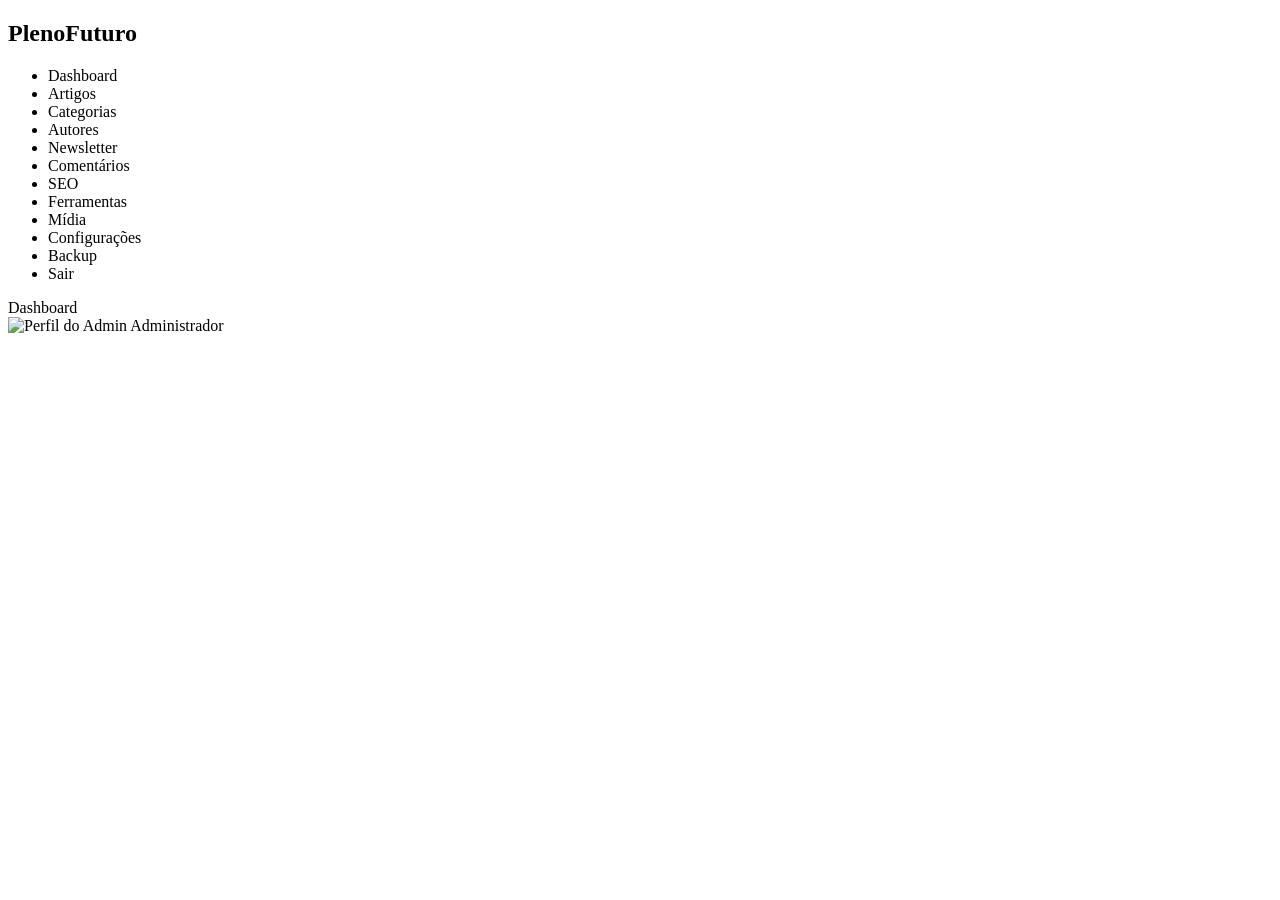
==== commit 86c3d660: "Add files via upload" ====
--- a/index.html
+++ b/index.html
@@ -1,217 +1,52 @@
 <!DOCTYPE html>
-<html lang="pt-BR" data-theme="dark">
+<html lang="pt-BR">
 <head>
   <meta charset="UTF-8" />
   <meta name="viewport" content="width=device-width, initial-scale=1" />
-  <title>PlenoFuturo — Longevidade, Finanças e Carreira</title>
-  <meta name="description" content="Portal especializado em longevidade ativa, finanças, transição de carreira e saúde integrativa para adultos acima dos 40 anos." />
-  <meta name="robots" content="index, follow" />
-  <link rel="canonical" href="https://pablosilvs.github.io/PlenoFuturo/" />
-
-  <!-- Google Fonts -->
-  <link rel="preconnect" href="https://fonts.googleapis.com" />
-  <link rel="preconnect" href="https://fonts.gstatic.com" crossorigin />
-  <link
-    href="https://fonts.googleapis.com/css2?family=Inter:wght@300;400;500;600;700&display=swap"
-    rel="stylesheet"
-  />
-
-  <!-- CSS Modularizado -->
-  <link rel="stylesheet" href="css/tokens.css" />
-  <link rel="stylesheet" href="css/base.css" />
-  <link rel="stylesheet" href="css/layout.css" />
-  <link rel="stylesheet" href="css/components/buttons.css" />
-  <link rel="stylesheet" href="css/components/cards.css" />
-  <link rel="stylesheet" href="css/components/forms.css" />
-
+  <title>PlenoFuturo Admin</title>
+  <link rel="stylesheet" href="style.css" />
 </head>
 <body>
-  <a href="#main-content" class="skip-link">Pular para o conteúdo principal</a>
-
-  <!-- Cabeçalho com menu fixo -->
-  <header class="main-header" role="banner">
-    <div class="header-flex container">
-      <div class="logo">
-        <a href="index.html" aria-label="PlenoFuturo - Página Inicial"
-          >Pleno<span>Futuro</span></a
-        >
+  <div class="admin-container">
+    <aside class="sidebar">
+      <div class="sidebar-header">
+        <h1><span class="blue">Pleno</span>Futuro</h1>
       </div>
-
-      <!-- Menu principal ampliado -->
-      <nav class="main-nav" role="navigation" aria-label="Menu Principal">
+      <nav class="sidebar-nav">
         <ul>
-          <li><a href="index.html" class="active">Início</a></li>
-          <li>
-            <a href="#financas" aria-haspopup="true" aria-expanded="false"
-              >Finanças</a
-            >
-          </li>
-          <li>
-            <a href="#saude" aria-haspopup="true" aria-expanded="false"
-              >Saúde</a
-            >
-          </li>
-          <li>
-            <a href="#carreira" aria-haspopup="true" aria-expanded="false"
-              >Carreira</a
-            >
-          </li>
-          <li><a href="admin.html">Ferramentas</a></li>
-          <li><a href="termos.html">Termos</a></li>
+          <li data-section="dashboard" class="active">Dashboard</li>
+          <li data-section="artigos">Artigos</li>
+          <li data-section="categorias">Categorias</li>
+          <li data-section="autores">Autores</li>
+          <li data-section="newsletter">Newsletter</li>
+          <li data-section="comentarios">Comentários</li>
+          <li data-section="seo">SEO</li>
+          <li data-section="ferramentas">Ferramentas</li>
+          <li data-section="midia">Mídia</li>
+          <li data-section="configuracoes">Configurações</li>
+          <li data-section="backup">Backup</li>
+          <li data-section="sair" class="logout">Sair</li>
         </ul>
       </nav>
+    </aside>
 
-      <!-- Barra de busca -->
-      <div class="search-wrapper">
-        <input
-          type="search"
-          id="searchInput"
-          placeholder="Pesquisar artigos..."
-          aria-label="Pesquisar artigos"
-        />
-      </div>
+    <div class="main-content">
+      <header class="header">
+        <div class="breadcrumbs">
+          <span id="breadcrumb-current">Dashboard</span>
+        </div>
+        <div class="profile">
+          <img src="https://i.pravatar.cc/40" alt="Perfil do Admin" />
+          <span>Administrador</span>
+        </div>
+      </header>
 
-      <button
-        id="theme-toggle"
-        class="btn-icon"
-        aria-label="Alternar modo escuro e claro"
-        title="Alternar tema"
-      >
-        <svg
-          width="18"
-          height="18"
-          fill="none"
-          stroke="currentColor"
-          stroke-width="2"
-          viewBox="0 0 24 24"
-          aria-hidden="true"
-          focusable="false"
-        >
-          <path d="M21 12.79A9 9 0 1111.21 3 7 7 0 0021 12.79z"></path>
-        </svg>
-      </button>
-    </div>
-  </header>
-
-  <!-- Breadcrumb para páginas internas (exemplo estático para home) -->
-  <nav aria-label="Breadcrumb" class="breadcrumb container" style="display:none">
-    <ol>
-      <li><a href="index.html">Início</a></li>
-    </ol>
-  </nav>
-
-  <!-- Conteúdo principal -->
-  <main id="main-content" role="main" class="container">
-    <!-- Hero Premium -->
-    <section class="hero-section">
-      <span class="hero-badge">Longevidade Ativa & Autonomia</span>
-      <h1>Viva a melhor fase da vida com clareza</h1>
-      <p>
-        Conteúdos práticos, seguros e baseados em evidências sobre finanças,
-        saúde integrativa e transição de carreira para a maturidade.
-      </p>
-      <div class="hero-cta">
-        <a href="#artigos-destaque" class="btn-primary">Explorar Artigos</a>
-        <a href="termos.html" class="btn-secondary">Conheça os Termos</a>
-      </div>
-    </section>
-
-    <!-- Estatísticas do Portal -->
-    <section class="statistics" aria-label="Estatísticas do portal" style="text-align:center; margin: 40px 0;">
-      <div><strong>+150</strong> artigos</div>
-      <div><strong>+20 mil</strong> leitores</div>
-      <div><strong>Atualizado</strong> semanalmente</div>
-    </section>
-
-    <!-- Categorias com ícones -->
-    <section class="categories container" aria-label="Categorias principais" style="display:flex; justify-content:center; gap:40px; margin-bottom:40px;">
-      <a href="#financas" class="category-pill" aria-label="Categoria Finanças">
-        💰<span>Finanças</span>
-      </a>
-      <a href="#saude" class="category-pill" aria-label="Categoria Saúde e Longevidade">
-        🩺<span>Saúde & Longevidade</span>
-      </a>
-      <a href="#carreira" class="category-pill" aria-label="Categoria Carreira 40+">
-        🚀<span>Carreira</span>
-      </a>
-    </section>
-
-    <!-- Artigos em Destaque -->
-    <section id="artigos-destaque" aria-label="Artigos em Destaque" class="articles-grid">
-      <!-- Os artigos serão carregados dinamicamente pelo JS -->
-    </section>
-
-    <!-- Newsletter -->
-    <section class="newsletter-box" aria-label="Inscrição para newsletter" style="margin: 60px 0; text-align:center;">
-      <h3>Receba conteúdos exclusivos quinzenalmente</h3>
-      <p>
-        Sem spam. Apenas conteúdos práticos sobre finanças e longevidade enviados quinzenalmente.
-      </p>
-      <form id="newsletter-form" class="newsletter-form" aria-live="polite" novalidate>
-        <input
-          type="email"
-          id="newsEmail"
-          name="email"
-          placeholder="Seu melhor e-mail"
-          required
-          aria-required="true"
-          aria-describedby="newsFeedback"
-        />
-        <button type="submit" class="btn-primary">Inscrever-se</button>
-      </form>
-      <p id="newsFeedback" class="form-feedback" role="alert" aria-live="assertive" style="display:none;"></p>
-    </section>
-  </main>
-
-  <!-- Rodapé Completo -->
-  <footer class="main-footer" role="contentinfo">
-    <div class="container" style="display:flex; flex-wrap:wrap; justify-content:space-between; gap:20px;">
-      <div>
-        <a href="index.html" class="logo" aria-label="Página inicial PlenoFuturo">Pleno<span>Futuro</span></a>
-        <p style="max-width:300px; margin-top:16px;">
-          O portal definitivo de longevidade ativa, finanças e transição de carreira para a maturidade com rigor editorial e independência.
-        </p>
-      </div>
-      <nav aria-label="Links rápidos">
-        <ul style="list-style:none; padding:0;">
-          <li><a href="#financas">Finanças</a></li>
-          <li><a href="#saude">Saúde & Longevidade</a></li>
-          <li><a href="#carreira">Carreira</a></li>
-          <li><a href="termos.html">Termos</a></li>
-          <li><a href="privacidade.html">Política de Privacidade</a></li>
-        </ul>
-      </nav>
-      <section aria-label="Newsletter no rodapé">
-        <h4>Newsletter</h4>
-        <form id="newsletter-form-footer" class="newsletter-form" aria-live="polite" novalidate>
-          <input
-            type="email"
-            id="newsEmailFooter"
-            name="email"
-            placeholder="Seu melhor e-mail"
-            required
-            aria-required="true"
-            aria-describedby="newsFeedbackFooter"
-          />
-          <button type="submit" class="btn-primary">Inscrever-se</button>
-        </form>
-        <p id="newsFeedbackFooter" class="form-feedback" role="alert" aria-live="assertive" style="display:none;"></p>
+      <section id="page-content" class="page-content">
+        <!-- Conteúdo dinâmico carregado aqui -->
       </section>
     </div>
-    <div style="text-align:center; margin-top:24px; font-size:0.85rem; color: var(--text-secondary);">
-      &copy; 2026 PlenoFuturo. Todos os direitos reservados. Última atualização: 21/07/2026
-      <button id="backToTop" aria-label="Voltar ao topo" style="margin-left:10px;">⬆️</button>
-    </div>
-  </footer>
+  </div>
 
-  <!-- Script central do projeto -->
-  <script src="js/app.js" defer></script>
-
-  <script>
-    // Voltar ao topo
-    document.getElementById('backToTop').addEventListener('click', () => {
-      window.scrollTo({ top: 0, behavior: 'smooth' });
-    });
-  </script>
+  <script src="app.js"></script>
 </body>
 </html>
